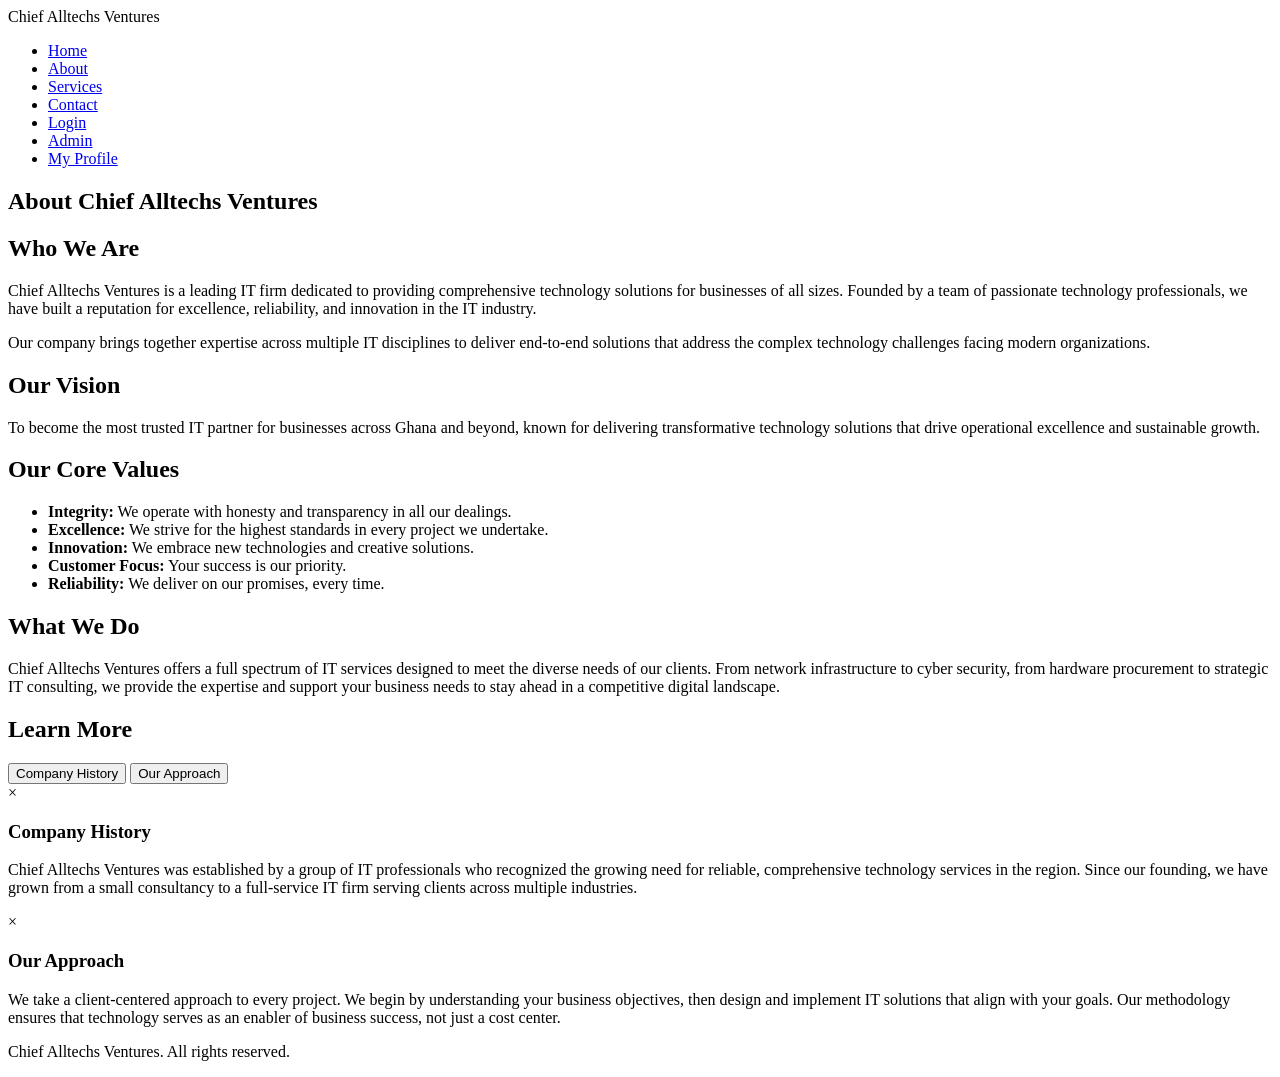
==== about.html @ 0bcfc5f3 "Add files via upload" ====
<!DOCTYPE html>
<html lang="en">
<head>
    <meta charset="UTF-8">
    <meta name="viewport" content="width=device-width, initial-scale=1.0">
    <title>About Us - Chief Alltechs Ventures</title>
    <link rel="stylesheet" href="css/styles.css">
</head>
<body>
    <nav class="navbar">
        <div class="nav-brand">Chief Alltechs Ventures</div>
        <ul class="nav-links">
            <li><a href="index.html">Home</a></li>
            <li><a href="about.html" class="active">About</a></li>
            <li><a href="services.html">Services</a></li>
            <li><a href="contact.html">Contact</a></li>
            <li><a href="login.html">Login</a></li>
            <li><a href="admin-dashboard.html">Admin</a></li>
            <li><a href="member-dashboard.html">My Profile</a></li>
        </ul>
        <div class="hamburger" onclick="toggleMenu()">
            <span></span>
            <span></span>
            <span></span>
        </div>
    </nav>

    <section class="page-header">
        <h1>About Chief Alltechs Ventures</h1>
    </section>

    <section class="about-content">
        <div class="about-section">
            <h2>Who We Are</h2>
            <p>Chief Alltechs Ventures is a leading IT firm dedicated to providing comprehensive technology solutions for businesses of all sizes. Founded by a team of passionate technology professionals, we have built a reputation for excellence, reliability, and innovation in the IT industry.</p>
            <p>Our company brings together expertise across multiple IT disciplines to deliver end-to-end solutions that address the complex technology challenges facing modern organizations.</p>
        </div>

        <div class="about-section">
            <h2>Our Vision</h2>
            <p>To become the most trusted IT partner for businesses across Ghana and beyond, known for delivering transformative technology solutions that drive operational excellence and sustainable growth.</p>
        </div>

        <div class="about-section">
            <h2>Our Core Values</h2>
            <ul>
                <li><strong>Integrity:</strong> We operate with honesty and transparency in all our dealings.</li>
                <li><strong>Excellence:</strong> We strive for the highest standards in every project we undertake.</li>
                <li><strong>Innovation:</strong> We embrace new technologies and creative solutions.</li>
                <li><strong>Customer Focus:</strong> Your success is our priority.</li>
                <li><strong>Reliability:</strong> We deliver on our promises, every time.</li>
            </ul>
        </div>

        <div class="about-section">
            <h2>What We Do</h2>
            <p>Chief Alltechs Ventures offers a full spectrum of IT services designed to meet the diverse needs of our clients. From network infrastructure to cyber security, from hardware procurement to strategic IT consulting, we provide the expertise and support your business needs to stay ahead in a competitive digital landscape.</p>
        </div>
    </section>

    <!-- Pop-up on About Page -->
    <section class="popup-section">
        <h2>Learn More</h2>
        <button class="btn" onclick="showPopup('popupAbout1')">Company History</button>
        <button class="btn" onclick="showPopup('popupAbout2')">Our Approach</button>
    </section>

    <div id="popupAbout1" class="modal">
        <div class="modal-content">
            <span class="close" onclick="closePopup('popupAbout1')">&times;</span>
            <h3>Company History</h3>
            <p>Chief Alltechs Ventures was established by a group of IT professionals who recognized the growing need for reliable, comprehensive technology services in the region. Since our founding, we have grown from a small consultancy to a full-service IT firm serving clients across multiple industries.</p>
        </div>
    </div>

    <div id="popupAbout2" class="modal">
        <div class="modal-content">
            <span class="close" onclick="closePopup('popupAbout2')">&times;</span>
            <h3>Our Approach</h3>
            <p>We take a client-centered approach to every project. We begin by understanding your business objectives, then design and implement IT solutions that align with your goals. Our methodology ensures that technology serves as an enabler of business success, not just a cost center.</p>
        </div>
    </div>

    <footer>
        <p>Chief Alltechs Ventures. All rights reserved.</p>
    </footer>

    <script src="js/scripts.js"></script>
    <script>
        loadAboutInfo();
    </script>
</body>
</html>
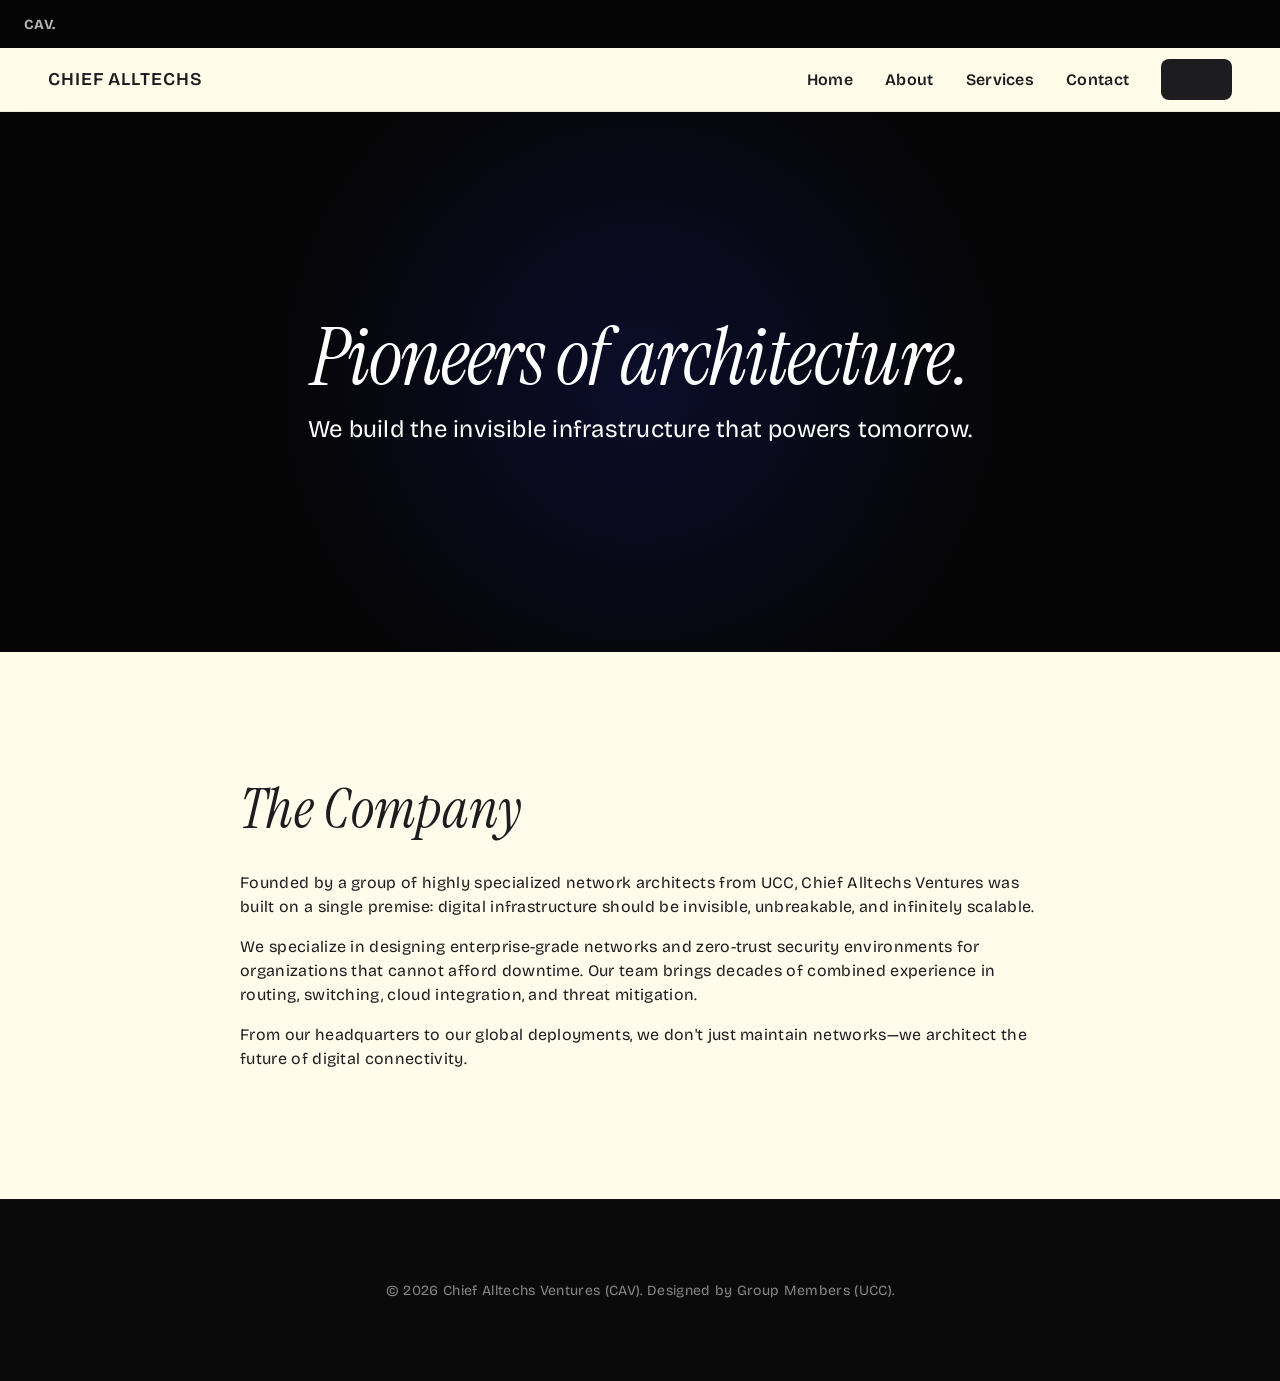
==== commit e057cbff: "Decided on a merge between apple design system and arc by atlassian" ====
--- a/about.html
+++ b/about.html
@@ -1,93 +1,54 @@
 <!DOCTYPE html>
 <html lang="en">
+
 <head>
     <meta charset="UTF-8">
     <meta name="viewport" content="width=device-width, initial-scale=1.0">
-    <title>About Us - Chief Alltechs Ventures</title>
+    <title>CAV - About Us</title>
     <link rel="stylesheet" href="css/styles.css">
 </head>
+
 <body>
-    <nav class="navbar">
-        <div class="nav-brand">Chief Alltechs Ventures</div>
-        <ul class="nav-links">
-            <li><a href="index.html">Home</a></li>
-            <li><a href="about.html" class="active">About</a></li>
-            <li><a href="services.html">Services</a></li>
-            <li><a href="contact.html">Contact</a></li>
-            <li><a href="login.html">Login</a></li>
-            <li><a href="admin-dashboard.html">Admin</a></li>
-            <li><a href="member-dashboard.html">My Profile</a></li>
-        </ul>
-        <div class="hamburger" onclick="toggleMenu()">
-            <span></span>
-            <span></span>
-            <span></span>
+    <nav class="global-nav">
+        <a href="index.html" style="color: white; font-weight: 700;">CAV.</a>
+        <div class="nav-links"></div>
+    </nav>
+    <div class="sub-nav-frosted">
+        <span class="tagline">Chief Alltechs</span>
+        <div class="sub-nav-links">
+            <a href="index.html">Home</a>
+            <a href="about.html">About</a>
+            <a href="services.html">Services</a>
+            <a href="contact.html">Contact</a>
+            <a href="database.html" class="button-utility">Login</a>
         </div>
-    </nav>
+    </div>
 
-    <section class="page-header">
-        <h1>About Chief Alltechs Ventures</h1>
-    </section>
-
-    <section class="about-content">
-        <div class="about-section">
-            <h2>Who We Are</h2>
-            <p>Chief Alltechs Ventures is a leading IT firm dedicated to providing comprehensive technology solutions for businesses of all sizes. Founded by a team of passionate technology professionals, we have built a reputation for excellence, reliability, and innovation in the IT industry.</p>
-            <p>Our company brings together expertise across multiple IT disciplines to deliver end-to-end solutions that address the complex technology challenges facing modern organizations.</p>
-        </div>
-
-        <div class="about-section">
-            <h2>Our Vision</h2>
-            <p>To become the most trusted IT partner for businesses across Ghana and beyond, known for delivering transformative technology solutions that drive operational excellence and sustainable growth.</p>
-        </div>
-
-        <div class="about-section">
-            <h2>Our Core Values</h2>
-            <ul>
-                <li><strong>Integrity:</strong> We operate with honesty and transparency in all our dealings.</li>
-                <li><strong>Excellence:</strong> We strive for the highest standards in every project we undertake.</li>
-                <li><strong>Innovation:</strong> We embrace new technologies and creative solutions.</li>
-                <li><strong>Customer Focus:</strong> Your success is our priority.</li>
-                <li><strong>Reliability:</strong> We deliver on our promises, every time.</li>
-            </ul>
-        </div>
-
-        <div class="about-section">
-            <h2>What We Do</h2>
-            <p>Chief Alltechs Ventures offers a full spectrum of IT services designed to meet the diverse needs of our clients. From network infrastructure to cyber security, from hardware procurement to strategic IT consulting, we provide the expertise and support your business needs to stay ahead in a competitive digital landscape.</p>
+    <section class="product-tile product-tile-dark" style="min-height: 60vh; justify-content: center;">
+        <div class="tile-content text-center" style="z-index: 2; position: relative;">
+            <h1 class="hero-display">Pioneers of architecture.</h1>
+            <p class="lead mt-4">We build the invisible infrastructure that powers tomorrow.</p>
         </div>
     </section>
 
-    <!-- Pop-up on About Page -->
-    <section class="popup-section">
-        <h2>Learn More</h2>
-        <button class="btn" onclick="showPopup('popupAbout1')">Company History</button>
-        <button class="btn" onclick="showPopup('popupAbout2')">Our Approach</button>
+    <section class="product-tile product-tile-parchment">
+        <div class="tile-content text-left" style="max-width: 800px; padding: var(--spacing-xl) 0;">
+            <h2 class="display-lg mb-8">The Company</h2>
+            <p class=" mb-4">Founded by a group of highly specialized network architects from UCC, Chief Alltechs
+                Ventures was built on a single premise: digital infrastructure should be invisible, unbreakable, and
+                infinitely scalable.</p>
+            <p class="mb-4">We specialize in designing enterprise-grade networks and zero-trust security environments
+                for organizations that cannot afford downtime. Our team brings decades of combined experience in
+                routing, switching, cloud integration, and threat mitigation.</p>
+            <p>From our headquarters to our global deployments, we don't just maintain networks—we architect the future
+                of digital connectivity.</p>
+        </div>
     </section>
 
-    <div id="popupAbout1" class="modal">
-        <div class="modal-content">
-            <span class="close" onclick="closePopup('popupAbout1')">&times;</span>
-            <h3>Company History</h3>
-            <p>Chief Alltechs Ventures was established by a group of IT professionals who recognized the growing need for reliable, comprehensive technology services in the region. Since our founding, we have grown from a small consultancy to a full-service IT firm serving clients across multiple industries.</p>
-        </div>
-    </div>
+    <footer class="footer">
+        <p>&copy; 2026 Chief Alltechs Ventures (CAV). Designed by Group Members (UCC).</p>
+    </footer>
+    <script src="js/scripts.js"></script>
+</body>
 
-    <div id="popupAbout2" class="modal">
-        <div class="modal-content">
-            <span class="close" onclick="closePopup('popupAbout2')">&times;</span>
-            <h3>Our Approach</h3>
-            <p>We take a client-centered approach to every project. We begin by understanding your business objectives, then design and implement IT solutions that align with your goals. Our methodology ensures that technology serves as an enabler of business success, not just a cost center.</p>
-        </div>
-    </div>
-
-    <footer>
-        <p>Chief Alltechs Ventures. All rights reserved.</p>
-    </footer>
-
-    <script src="js/scripts.js"></script>
-    <script>
-        loadAboutInfo();
-    </script>
-</body>
 </html>
--- a/css/styles.css
+++ b/css/styles.css
@@ -0,0 +1,809 @@
+/* Chief Alltechs Ventures - "Dark Editorial Tech" Bridge System */
+
+@import url('https://fonts.googleapis.com/css2?family=Bricolage+Grotesque:opsz,wght@12..96,400;12..96,600;12..96,700&family=Instrument+Serif:ital@0;1&display=swap');
+
+:root {
+    /* Arc Core Palette */
+    --primary: #3139fb;
+    /* Arc's Electric Blue */
+    --primary-focus: #1c23d1;
+    --surface-cream: #fffcec;
+    /* Arc's Warm Cream */
+    --accent-yellow: #fffadd;
+    /* Arc's Pale Yellow */
+
+    /* Ethereal/Void Core Palette */
+    --void-black: #050505;
+    /* Ethereal OLED Black */
+    --void-surface: #0a0a0a;
+    /* Vantablack */
+    --void-tile: #111111;
+
+    /* Typography Colors */
+    --ink-dark: #1d1d1f;
+    /* Deep ink for light surfaces */
+    --ink-light: #ffffff;
+    /* Pure white for dark surfaces */
+    --ink-muted: #888888;
+
+    /* Structural Elements */
+    --divider-dark: rgba(255, 255, 255, 0.1);
+    --divider-light: rgba(0, 0, 0, 0.08);
+    --frosted-cream: rgba(255, 252, 236, 0.85);
+
+    /* Spacing & Radii (Arc System) */
+    --spacing-xs: 8px;
+    --spacing-sm: 16px;
+    --spacing-md: 24px;
+    --spacing-lg: 32px;
+    --spacing-xl: 48px;
+    --spacing-section: 80px;
+
+    --radius-sm: 4px;
+    --radius-md: 8px;
+    --radius-lg: 12px;
+    --radius-xl: 22px;
+    --radius-pill: 9999px;
+
+    /* Shadows */
+    --shadow-soft: rgba(0, 0, 0, 0.1) 0px 5px 15px 0px;
+    --shadow-elevated: rgba(0, 0, 0, 0.25) 0px 8px 24px 0px;
+}
+
+/* =========================================
+   RESET & TYPOGRAPHY
+   ========================================= */
+* {
+    margin: 0;
+    padding: 0;
+    box-sizing: border-box;
+    -webkit-font-smoothing: antialiased;
+    -moz-osx-font-smoothing: grayscale;
+}
+
+body {
+    background-color: var(--surface-cream);
+    color: var(--ink-dark);
+    font-family: 'Bricolage Grotesque', system-ui, sans-serif;
+    font-size: 16px;
+    font-weight: 400;
+    line-height: 1.5;
+    letter-spacing: 0.02em;
+}
+
+/* Headings (Instrument Serif Italic) */
+h1,
+h2,
+h3,
+h4,
+.hero-display,
+.display-lg,
+.display-md {
+    font-family: 'Instrument Serif', serif;
+    font-style: italic;
+    font-weight: 400;
+    color: var(--ink-dark);
+    margin: 0;
+}
+
+/* Dark tile text overrides */
+.dark-tile {
+    color: var(--ink-light);
+}
+
+.dark-tile h1,
+.dark-tile h2,
+.dark-tile h3,
+.dark-tile h4,
+.product-tile-dark h1,
+.product-tile-dark h2,
+.product-tile-dark h3,
+.product-tile-dark p {
+    color: var(--ink-light);
+}
+
+.hero-display {
+    font-size: 80px;
+    line-height: 1.0;
+    letter-spacing: -0.02em;
+}
+
+.display-lg {
+    font-size: 56px;
+    line-height: 1.05;
+}
+
+.display-md {
+    font-size: 40px;
+    line-height: 1.1;
+}
+
+.lead {
+    font-family: 'Bricolage Grotesque', sans-serif;
+    font-size: 24px;
+    font-weight: 400;
+    line-height: 1.4;
+    letter-spacing: 0.01em;
+}
+
+.tagline {
+    font-family: 'Bricolage Grotesque', sans-serif;
+    font-size: 18px;
+    font-weight: 600;
+    text-transform: uppercase;
+    letter-spacing: 0.05em;
+    color: var(--primary);
+}
+
+.body-strong {
+    font-family: 'Instrument Serif', serif;
+    font-weight: 400;
+    font-size: 18px;
+}
+
+.caption {
+    font-family: 'Bricolage Grotesque', sans-serif;
+    font-size: 14px;
+    color: var(--ink-muted);
+}
+
+/* =========================================
+   COMPONENTS (THE BRIDGE)
+   ========================================= */
+
+/* Global Nav (Apple Structure, Arc Spacing) */
+.global-nav {
+    background-color: var(--void-black);
+    color: var(--ink-light);
+    height: 48px;
+    display: flex;
+    align-items: center;
+    justify-content: space-between;
+    padding: 0 var(--spacing-md);
+    font-size: 14px;
+    font-weight: 600;
+    position: sticky;
+    top: 0;
+    z-index: 100;
+}
+
+.global-nav a {
+    color: var(--ink-light);
+    text-decoration: none;
+    opacity: 0.7;
+    transition: opacity 0.15s ease-out;
+}
+
+.global-nav a:hover {
+    opacity: 1;
+}
+
+/* Sub-Nav (Frosted Cream Glass) */
+.sub-nav-frosted {
+    background-color: var(--frosted-cream);
+    backdrop-filter: saturate(180%) blur(16px);
+    -webkit-backdrop-filter: saturate(180%) blur(16px);
+    height: 64px;
+    display: flex;
+    align-items: center;
+    justify-content: space-between;
+    padding: 0 var(--spacing-xl);
+    position: sticky;
+    top: 48px;
+    z-index: 90;
+    border-bottom: 1px solid var(--divider-light);
+}
+
+.sub-nav-frosted .tagline {
+    margin: 0;
+    color: var(--ink-dark);
+}
+
+.sub-nav-links {
+    display: flex;
+    gap: var(--spacing-lg);
+    align-items: center;
+}
+
+.sub-nav-links a {
+    color: var(--ink-dark);
+    text-decoration: none;
+    font-weight: 600;
+}
+
+/* Buttons (Arc's Primary Blue, Snappy Motion) */
+.button-primary {
+    display: inline-flex;
+    align-items: center;
+    justify-content: center;
+    background-color: var(--primary);
+    color: #ffffff;
+    font-family: 'Bricolage Grotesque', sans-serif;
+    font-size: 16px;
+    font-weight: 600;
+    border-radius: var(--radius-pill);
+    padding: 12px 24px;
+    text-decoration: none;
+    border: none;
+    cursor: pointer;
+    transition: transform 0.15s ease-out, background-color 0.15s ease-out, box-shadow 0.15s ease-out;
+}
+
+.button-primary:hover {
+    background-color: var(--primary-focus);
+    box-shadow: 0 4px 12px rgba(49, 57, 251, 0.3);
+}
+
+.button-primary:active {
+    transform: scale(0.96);
+}
+
+.button-secondary-pill {
+    display: inline-flex;
+    align-items: center;
+    justify-content: center;
+    background-color: transparent;
+    color: var(--primary);
+    font-family: 'Bricolage Grotesque', sans-serif;
+    font-size: 16px;
+    font-weight: 600;
+    border: 1px solid var(--primary);
+    border-radius: var(--radius-pill);
+    padding: 12px 24px;
+    text-decoration: none;
+    cursor: pointer;
+    transition: transform 0.15s ease-out;
+}
+
+.button-secondary-pill:hover {
+    background-color: rgba(49, 57, 251, 0.05);
+}
+
+.button-secondary-pill:active {
+    transform: scale(0.96);
+}
+
+.button-utility {
+    background-color: var(--ink-dark);
+    color: #ffffff;
+    font-family: 'Bricolage Grotesque', sans-serif;
+    font-size: 14px;
+    font-weight: 600;
+    border-radius: var(--radius-md);
+    padding: 10px 16px;
+    text-decoration: none;
+    border: none;
+    cursor: pointer;
+    transition: transform 0.15s ease-out;
+}
+
+.button-utility:active {
+    transform: scale(0.96);
+}
+
+/* Text Links */
+.text-link {
+    color: var(--primary);
+    text-decoration: none;
+    font-weight: 600;
+    position: relative;
+}
+
+.text-link::after {
+    content: '';
+    position: absolute;
+    bottom: -2px;
+    left: 0;
+    right: 0;
+    height: 2px;
+    background-color: var(--primary);
+    transform: scaleX(0);
+    transform-origin: left;
+    transition: transform 0.15s ease-out;
+}
+
+.text-link:hover::after {
+    transform: scaleX(1);
+}
+
+/* =========================================
+   TILES & LAYOUT (Apple Structure + Ethereal Vibe)
+   ========================================= */
+
+.product-tile {
+    width: 100%;
+    padding: var(--spacing-section) var(--spacing-md);
+    display: flex;
+    flex-direction: column;
+    align-items: center;
+    text-align: center;
+    overflow: hidden;
+    position: relative;
+    border-radius: 0;
+}
+
+/* Dark Tile (Ethereal Void) */
+.product-tile-dark {
+    background-color: var(--void-black);
+    color: var(--ink-light);
+    position: relative;
+}
+
+.product-tile-dark::before {
+    content: '';
+    position: absolute;
+    top: 50%;
+    left: 50%;
+    width: 60vw;
+    height: 60vw;
+    background: radial-gradient(circle, rgba(49, 57, 251, 0.15) 0%, rgba(0, 0, 0, 0) 70%);
+    transform: translate(-50%, -50%);
+    z-index: 0;
+    pointer-events: none;
+}
+
+/* Cream Tile (Arc Warmth) */
+.product-tile-parchment {
+    background-color: var(--surface-cream);
+    color: var(--ink-dark);
+}
+
+/* Light Tile (Pure White) */
+.product-tile-light {
+    background-color: #ffffff;
+    color: var(--ink-dark);
+}
+
+.tile-content {
+    max-width: 1000px;
+    margin: 0 auto;
+    z-index: 2;
+    position: relative;
+}
+
+.tile-actions {
+    display: flex;
+    gap: var(--spacing-md);
+    justify-content: center;
+    margin-top: var(--spacing-lg);
+}
+
+/* Store Utility Grid (Arc Density) */
+.store-grid {
+    display: grid;
+    grid-template-columns: repeat(auto-fit, minmax(280px, 1fr));
+    gap: var(--spacing-md);
+    max-width: 1200px;
+    margin: var(--spacing-xl) auto;
+    width: 100%;
+}
+
+.store-utility-card {
+    background-color: #ffffff;
+    border: 1px solid var(--divider-light);
+    border-radius: var(--radius-xl);
+    padding: var(--spacing-md);
+    display: flex;
+    flex-direction: column;
+    text-align: left;
+    box-shadow: var(--shadow-soft);
+    transition: transform 0.2s ease-out, box-shadow 0.2s ease-out;
+}
+
+.store-utility-card:hover {
+    transform: translateY(-4px);
+    box-shadow: var(--shadow-elevated);
+}
+
+.store-utility-card img {
+    width: 100%;
+    aspect-ratio: 1/1;
+    object-fit: cover;
+    border-radius: var(--radius-lg);
+    margin-bottom: var(--spacing-sm);
+    background-color: var(--surface-cream);
+}
+
+.store-utility-card h3 {
+    margin-bottom: 4px;
+}
+
+.store-utility-card p {
+    margin-bottom: var(--spacing-md);
+    flex-grow: 1;
+}
+
+/* =========================================
+   FORMS, INPUTS & MODALS
+   ========================================= */
+
+.search-input,
+.form-input {
+    background-color: #ffffff;
+    color: var(--ink-dark);
+    font-family: 'Bricolage Grotesque', sans-serif;
+    font-size: 16px;
+    border: 1px solid var(--divider-light);
+    border-radius: var(--radius-md);
+    padding: 12px 16px;
+    width: 100%;
+    outline: none;
+    transition: border-color 0.15s ease-out, box-shadow 0.15s ease-out;
+}
+
+.search-input:focus,
+.form-input:focus {
+    border-color: var(--primary);
+    box-shadow: 0 0 0 3px rgba(49, 57, 251, 0.15);
+}
+
+textarea.form-input {
+    min-height: 120px;
+    resize: vertical;
+}
+
+.form-group {
+    margin-bottom: var(--spacing-md);
+    text-align: left;
+}
+
+.form-group label {
+    display: block;
+    margin-bottom: 8px;
+    font-weight: 600;
+    font-size: 14px;
+}
+
+/* Modals (Arc Motion) */
+.modal-overlay {
+    position: fixed;
+    top: 0;
+    left: 0;
+    right: 0;
+    bottom: 0;
+    background: rgba(0, 0, 0, 0.3);
+    backdrop-filter: blur(8px);
+    display: flex;
+    align-items: center;
+    justify-content: center;
+    opacity: 0;
+    pointer-events: none;
+    transition: opacity 0.15s ease-out;
+    z-index: 1000;
+}
+
+.modal-overlay.active {
+    opacity: 1;
+    pointer-events: auto;
+}
+
+.modal-card {
+    background: var(--surface-cream);
+    border-radius: var(--radius-xl);
+    padding: var(--spacing-xl);
+    max-width: 500px;
+    width: 90%;
+    transform: scale(0.98) translateY(10px);
+    transition: transform 0.15s ease-out;
+    position: relative;
+    box-shadow: var(--shadow-elevated);
+    text-align: center;
+    border: 1px solid var(--divider-light);
+}
+
+.modal-overlay.active .modal-card {
+    transform: scale(1) translateY(0);
+}
+
+.modal-close {
+    position: absolute;
+    top: 16px;
+    right: 16px;
+    background: transparent;
+    border: none;
+    width: 32px;
+    height: 32px;
+    border-radius: var(--radius-pill);
+    display: flex;
+    align-items: center;
+    justify-content: center;
+    cursor: pointer;
+    font-size: 24px;
+    color: var(--ink-muted);
+    transition: background-color 0.15s ease-out;
+}
+
+.modal-close:hover {
+    background-color: rgba(0, 0, 0, 0.05);
+}
+
+/* =========================================
+   MISCELLANEOUS
+   ========================================= */
+
+/* Footer */
+.footer {
+    background-color: var(--void-surface);
+    color: var(--ink-muted);
+    padding: var(--spacing-section) var(--spacing-md);
+    font-size: 14px;
+    text-align: center;
+    border-top: 1px solid var(--void-tile);
+}
+
+.footer a {
+    color: var(--ink-muted);
+    text-decoration: none;
+    transition: color 0.15s ease-out;
+}
+
+.footer a:hover {
+    color: #ffffff;
+}
+
+/* Marquee (Arc Dense Integration) */
+.marquee-container {
+    width: 100%;
+    background-color: var(--primary);
+    color: #ffffff;
+    padding: 12px 0;
+    overflow: hidden;
+    white-space: nowrap;
+}
+
+.marquee-content {
+    display: inline-flex;
+    gap: 40px;
+    animation: marquee 25s linear infinite;
+    font-size: 16px;
+    font-family: 'Bricolage Grotesque', sans-serif;
+    font-weight: 600;
+    text-transform: uppercase;
+    letter-spacing: 0.05em;
+}
+
+.marquee-item {
+    display: flex;
+    align-items: center;
+    gap: 12px;
+}
+
+.marquee-item svg {
+    width: 12px;
+    height: 12px;
+    fill: #ffffff;
+}
+
+@keyframes marquee {
+    0% {
+        transform: translateX(0);
+    }
+
+    100% {
+        transform: translateX(-50%);
+    }
+}
+
+/* Hero Slideshow specific */
+.hero-slideshow {
+    position: absolute;
+    top: 0;
+    left: 0;
+    width: 100%;
+    height: 100%;
+    z-index: 0;
+}
+
+.hero-slideshow img {
+    position: absolute;
+    top: 0;
+    left: 0;
+    width: 100%;
+    height: 100%;
+    object-fit: cover;
+    opacity: 0;
+    transition: opacity 1.5s ease;
+}
+
+.hero-slideshow img.active {
+    opacity: 0.3;
+    /* Highly dimmed to let white serif text read over it */
+}
+
+.hero-tile-content {
+    position: relative;
+    z-index: 2;
+    padding-top: 140px;
+    padding-bottom: 140px;
+}
+
+/* Responsive */
+@media (max-width: 640px) {
+    .hero-display {
+        font-size: 56px;
+    }
+
+    .display-lg {
+        font-size: 40px;
+    }
+
+    .lead {
+        font-size: 20px;
+    }
+
+    .product-tile {
+        padding: var(--spacing-xl) var(--spacing-md);
+    }
+
+    .sub-nav-links {
+        display: none;
+    }
+}
+
+/* Utilities */
+.text-center {
+    text-align: center;
+}
+
+.text-left {
+    text-align: left;
+}
+
+.mt-2 {
+    margin-top: var(--spacing-xs);
+}
+
+.mt-4 {
+    margin-top: var(--spacing-sm);
+}
+
+.mt-8 {
+    margin-top: var(--spacing-lg);
+}
+
+.mb-2 {
+    margin-bottom: var(--spacing-xs);
+}
+
+.mb-4 {
+    margin-bottom: var(--spacing-sm);
+}
+
+.mb-8 {
+    margin-bottom: var(--spacing-lg);
+}
+
+.flex {
+    display: flex;
+}
+
+.gap-4 {
+    gap: var(--spacing-sm);
+}
+
+.justify-center {
+    justify-content: center;
+}
+
+/* Table styling for Database */
+.table-container {
+    width: 100%;
+    overflow-x: auto;
+    margin-top: var(--spacing-lg);
+    border-radius: var(--radius-lg);
+    border: 1px solid var(--divider-light);
+}
+
+.data-table {
+    width: 100%;
+    border-collapse: collapse;
+    background: #ffffff;
+}
+
+.data-table th,
+.data-table td {
+    padding: 16px;
+    text-align: left;
+    border-bottom: 1px solid var(--divider-light);
+}
+
+.data-table th {
+    background-color: var(--surface-cream);
+    font-weight: 600;
+    font-family: 'Bricolage Grotesque', sans-serif;
+}
+
+.data-table tr:last-child td {
+    border-bottom: none;
+}
+
+/* =========================================
+   CONTACT FORM ENHANCEMENTS
+   ========================================= */
+
+/* Inline error messages */
+.form-error {
+    display: block;
+    color: #e53935;
+    font-size: 13px;
+    font-family: 'Bricolage Grotesque', sans-serif;
+    font-weight: 600;
+    margin-top: 6px;
+    min-height: 0;
+    transition: all 0.15s ease-out;
+}
+
+.form-input.input-error {
+    border-color: #e53935;
+    box-shadow: 0 0 0 3px rgba(229, 57, 53, 0.12);
+}
+
+/* Success banner */
+.contact-success {
+    display: flex;
+    align-items: center;
+    gap: var(--spacing-sm);
+    background-color: #e8f5e9;
+    border: 1px solid #66bb6a;
+    border-radius: var(--radius-lg);
+    padding: var(--spacing-sm) var(--spacing-md);
+    margin-bottom: var(--spacing-md);
+    text-align: left;
+    color: #2e7d32;
+    animation: slideDown 0.3s ease-out;
+}
+
+.contact-success svg {
+    flex-shrink: 0;
+    color: #2e7d32;
+}
+
+.contact-success .body-strong {
+    color: #2e7d32;
+    font-size: 16px;
+}
+
+.contact-success .caption {
+    color: #388e3c;
+}
+
+@keyframes slideDown {
+    from {
+        opacity: 0;
+        transform: translateY(-8px);
+    }
+    to {
+        opacity: 1;
+        transform: translateY(0);
+    }
+}
+
+/* Submission history cards */
+.submission-card {
+    background: #ffffff;
+    border: 1px solid var(--divider-light);
+    border-radius: var(--radius-lg);
+    padding: var(--spacing-sm) var(--spacing-md);
+    margin-bottom: var(--spacing-xs);
+    text-align: left;
+    transition: transform 0.15s ease-out;
+}
+
+.submission-card:hover {
+    transform: translateY(-2px);
+}
+
+.submission-meta {
+    display: flex;
+    justify-content: space-between;
+    align-items: center;
+    margin-bottom: 8px;
+}
+
+.submission-meta .body-strong {
+    font-size: 16px;
+}
+
+.submission-meta .caption {
+    font-size: 12px;
+}
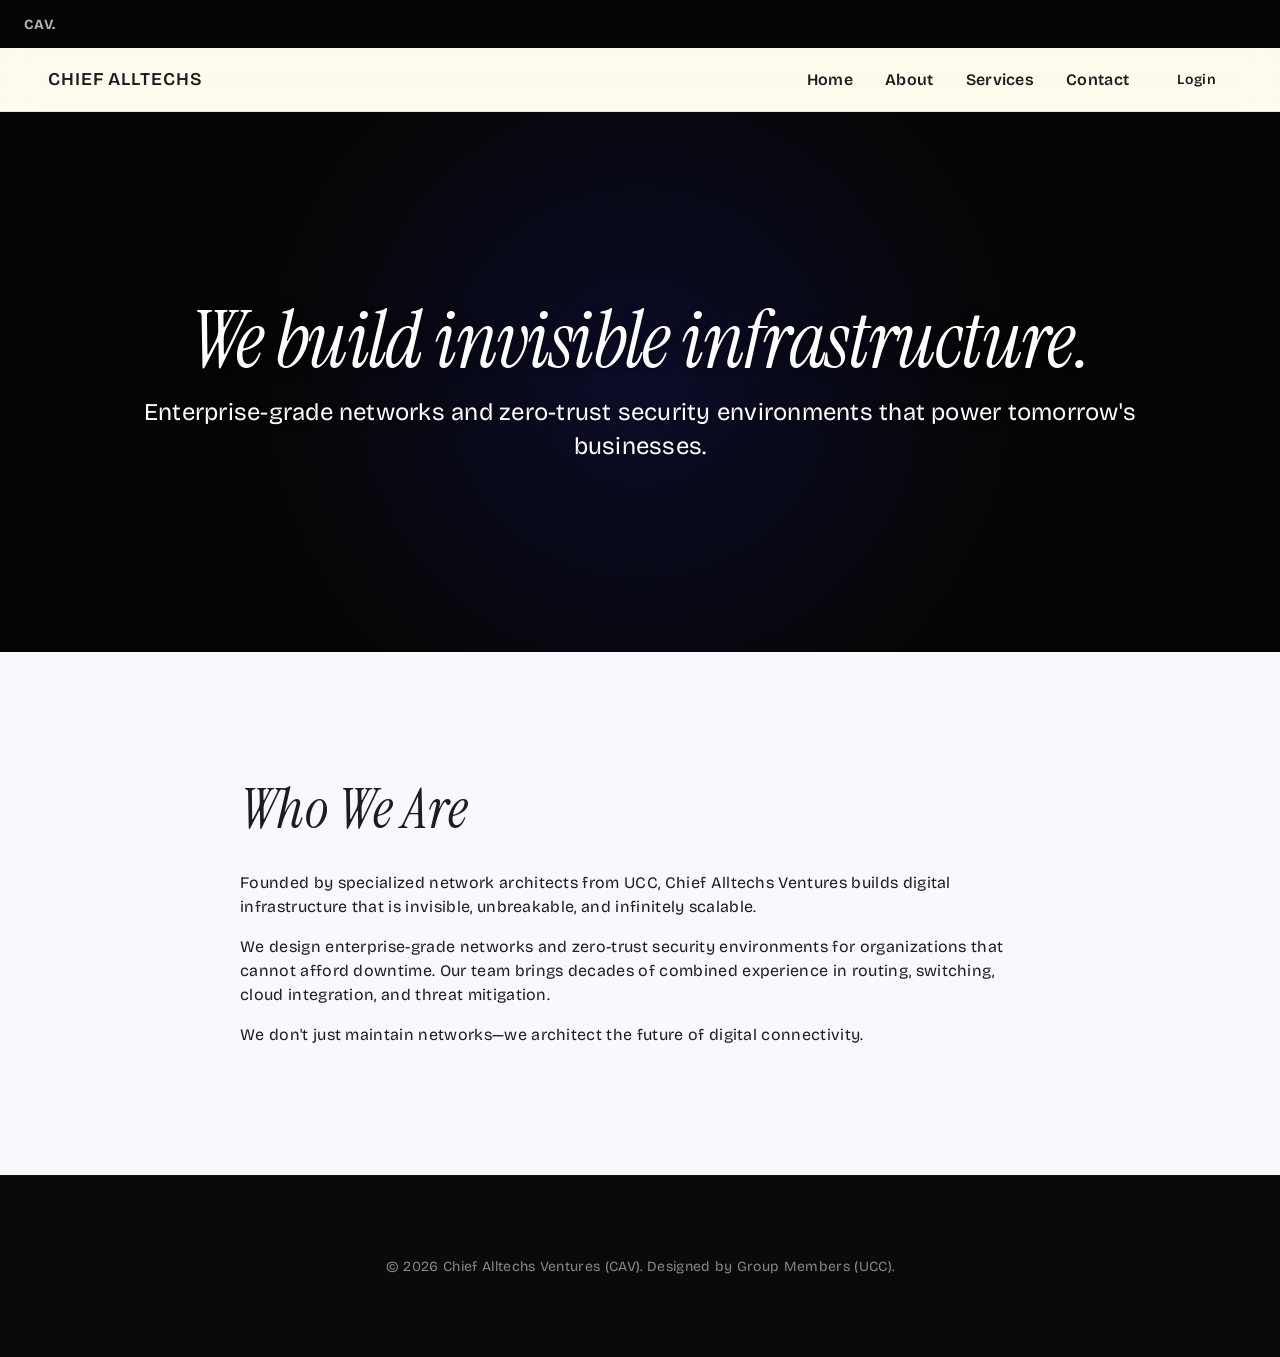
==== commit 14199fad: "Frontend design refinements: high to low impact fixes - Fix marquee animation conflict (removed JS, " ====
--- a/about.html
+++ b/about.html
@@ -20,28 +20,28 @@
             <a href="about.html">About</a>
             <a href="services.html">Services</a>
             <a href="contact.html">Contact</a>
-            <a href="database.html" class="button-utility">Login</a>
+            <a href="database.html" class="button-nav">Login</a>
         </div>
+        <button class="hamburger" aria-label="Toggle navigation" aria-expanded="false" aria-controls="sub-nav-links">
+            <span class="hamburger-line"></span>
+            <span class="hamburger-line"></span>
+            <span class="hamburger-line"></span>
+        </button>
     </div>
 
     <section class="product-tile product-tile-dark" style="min-height: 60vh; justify-content: center;">
         <div class="tile-content text-center" style="z-index: 2; position: relative;">
-            <h1 class="hero-display">Pioneers of architecture.</h1>
-            <p class="lead mt-4">We build the invisible infrastructure that powers tomorrow.</p>
+            <h1 class="hero-display">We build invisible infrastructure.</h1>
+            <p class="lead mt-4">Enterprise-grade networks and zero-trust security environments that power tomorrow's businesses.</p>
         </div>
     </section>
 
     <section class="product-tile product-tile-parchment">
         <div class="tile-content text-left" style="max-width: 800px; padding: var(--spacing-xl) 0;">
-            <h2 class="display-lg mb-8">The Company</h2>
-            <p class=" mb-4">Founded by a group of highly specialized network architects from UCC, Chief Alltechs
-                Ventures was built on a single premise: digital infrastructure should be invisible, unbreakable, and
-                infinitely scalable.</p>
-            <p class="mb-4">We specialize in designing enterprise-grade networks and zero-trust security environments
-                for organizations that cannot afford downtime. Our team brings decades of combined experience in
-                routing, switching, cloud integration, and threat mitigation.</p>
-            <p>From our headquarters to our global deployments, we don't just maintain networks—we architect the future
-                of digital connectivity.</p>
+            <h2 class="display-lg mb-8">Who We Are</h2>
+            <p class=" mb-4">Founded by specialized network architects from UCC, Chief Alltechs Ventures builds digital infrastructure that is invisible, unbreakable, and infinitely scalable.</p>
+            <p class="mb-4">We design enterprise-grade networks and zero-trust security environments for organizations that cannot afford downtime. Our team brings decades of combined experience in routing, switching, cloud integration, and threat mitigation.</p>
+            <p>We don't just maintain networks—we architect the future of digital connectivity.</p>
         </div>
     </section>
 
--- a/css/styles.css
+++ b/css/styles.css
@@ -7,10 +7,8 @@
     --primary: #3139fb;
     /* Arc's Electric Blue */
     --primary-focus: #1c23d1;
-    --surface-cream: #fffcec;
-    /* Arc's Warm Cream */
-    --accent-yellow: #fffadd;
-    /* Arc's Pale Yellow */
+    --surface-cream: #f8f9fc;
+    /* Cooler off-white with blue undertone - avoids AI default */
 
     /* Ethereal/Void Core Palette */
     --void-black: #050505;
@@ -69,6 +67,15 @@
     font-weight: 400;
     line-height: 1.5;
     letter-spacing: 0.02em;
+}
+
+/* Accessibility: Focus states for keyboard navigation */
+button:focus-visible,
+a:focus-visible,
+input:focus-visible,
+textarea:focus-visible {
+    outline: 2px solid var(--primary);
+    outline-offset: 2px;
 }
 
 /* Headings (Instrument Serif Italic) */
@@ -106,6 +113,16 @@
     font-size: 80px;
     line-height: 1.0;
     letter-spacing: -0.02em;
+    text-shadow: 0 2px 8px rgba(0, 0, 0, 0.5);
+}
+
+.lead {
+    font-family: 'Bricolage Grotesque', sans-serif;
+    font-size: 24px;
+    font-weight: 400;
+    line-height: 1.4;
+    letter-spacing: 0.01em;
+    text-shadow: 0 2px 4px rgba(0, 0, 0, 0.3);
 }
 
 .display-lg {
@@ -205,6 +222,44 @@
     align-items: center;
 }
 
+/* Mobile Navigation */
+.hamburger {
+    display: none;
+    background: transparent;
+    border: none;
+    width: 24px;
+    height: 24px;
+    padding: 4px;
+    cursor: pointer;
+    position: relative;
+    z-index: 100;
+    flex-direction: column;
+    justify-content: center;
+    align-items: center;
+    gap: 5px;
+}
+
+.hamburger-line {
+    display: block;
+    width: 20px;
+    height: 2px;
+    background-color: var(--ink-dark);
+    border-radius: var(--radius-pill);
+    transition: transform 0.2s ease-out, opacity 0.2s ease-out;
+}
+
+.hamburger.active .hamburger-line:nth-child(1) {
+    transform: translateY(7px) rotate(45deg);
+}
+
+.hamburger.active .hamburger-line:nth-child(2) {
+    opacity: 0;
+}
+
+.hamburger.active .hamburger-line:nth-child(3) {
+    transform: translateY(-7px) rotate(-45deg);
+}
+
 .sub-nav-links a {
     color: var(--ink-dark);
     text-decoration: none;
@@ -227,6 +282,42 @@
     border: none;
     cursor: pointer;
     transition: transform 0.15s ease-out, background-color 0.15s ease-out, box-shadow 0.15s ease-out;
+    position: relative;
+    overflow: hidden;
+}
+
+.button-primary::after {
+    content: '';
+    position: absolute;
+    top: 0;
+    left: -100%;
+    width: 100%;
+    height: 100%;
+    background: linear-gradient(90deg, transparent, rgba(255,255,255,0.2), transparent);
+    transition: left 0.5s ease-out;
+}
+
+.button-primary:hover::after {
+    left: 100%;
+}
+
+/* Button for navigation context */
+.button-nav {
+    background: transparent;
+    color: var(--ink-dark);
+    font-family: 'Bricolage Grotesque', sans-serif;
+    font-size: 14px;
+    font-weight: 600;
+    border: none;
+    border-radius: var(--radius-pill);
+    padding: 8px 16px;
+    text-decoration: none;
+    cursor: pointer;
+    transition: background-color 0.15s ease-out;
+}
+
+.button-nav:hover {
+    background-color: rgba(49, 57, 251, 0.1);
 }
 
 .button-primary:hover {
@@ -517,6 +608,11 @@
     background-color: rgba(0, 0, 0, 0.05);
 }
 
+.modal-close:focus-visible {
+    outline: 2px solid var(--primary);
+    outline-offset: -2px;
+}
+
 /* =========================================
    MISCELLANEOUS
    ========================================= */
@@ -635,8 +731,41 @@
         padding: var(--spacing-xl) var(--spacing-md);
     }
 
+    .sub-nav-frosted {
+        padding: 0 var(--spacing-md);
+    }
+
     .sub-nav-links {
-        display: none;
+        position: absolute;
+        top: 64px;
+        left: 0;
+        right: 0;
+        background-color: var(--frosted-cream);
+        backdrop-filter: saturate(180%) blur(16px);
+        -webkit-backdrop-filter: saturate(180%) blur(16px);
+        flex-direction: column;
+        padding: var(--spacing-md);
+        gap: var(--spacing-sm);
+        border-bottom: none;
+        opacity: 0;
+        visibility: hidden;
+        transform: translateY(-10px);
+        transition: opacity 0.2s ease-out, visibility 0.2s ease-out, transform 0.2s ease-out;
+        z-index: 85;
+    }
+
+    .sub-nav-links.mobile-open {
+        opacity: 1;
+        visibility: visible;
+        transform: translateY(0);
+    }
+
+    .hamburger {
+        display: flex;
+    }
+
+    .tagline {
+        margin-right: auto;
     }
 }
 
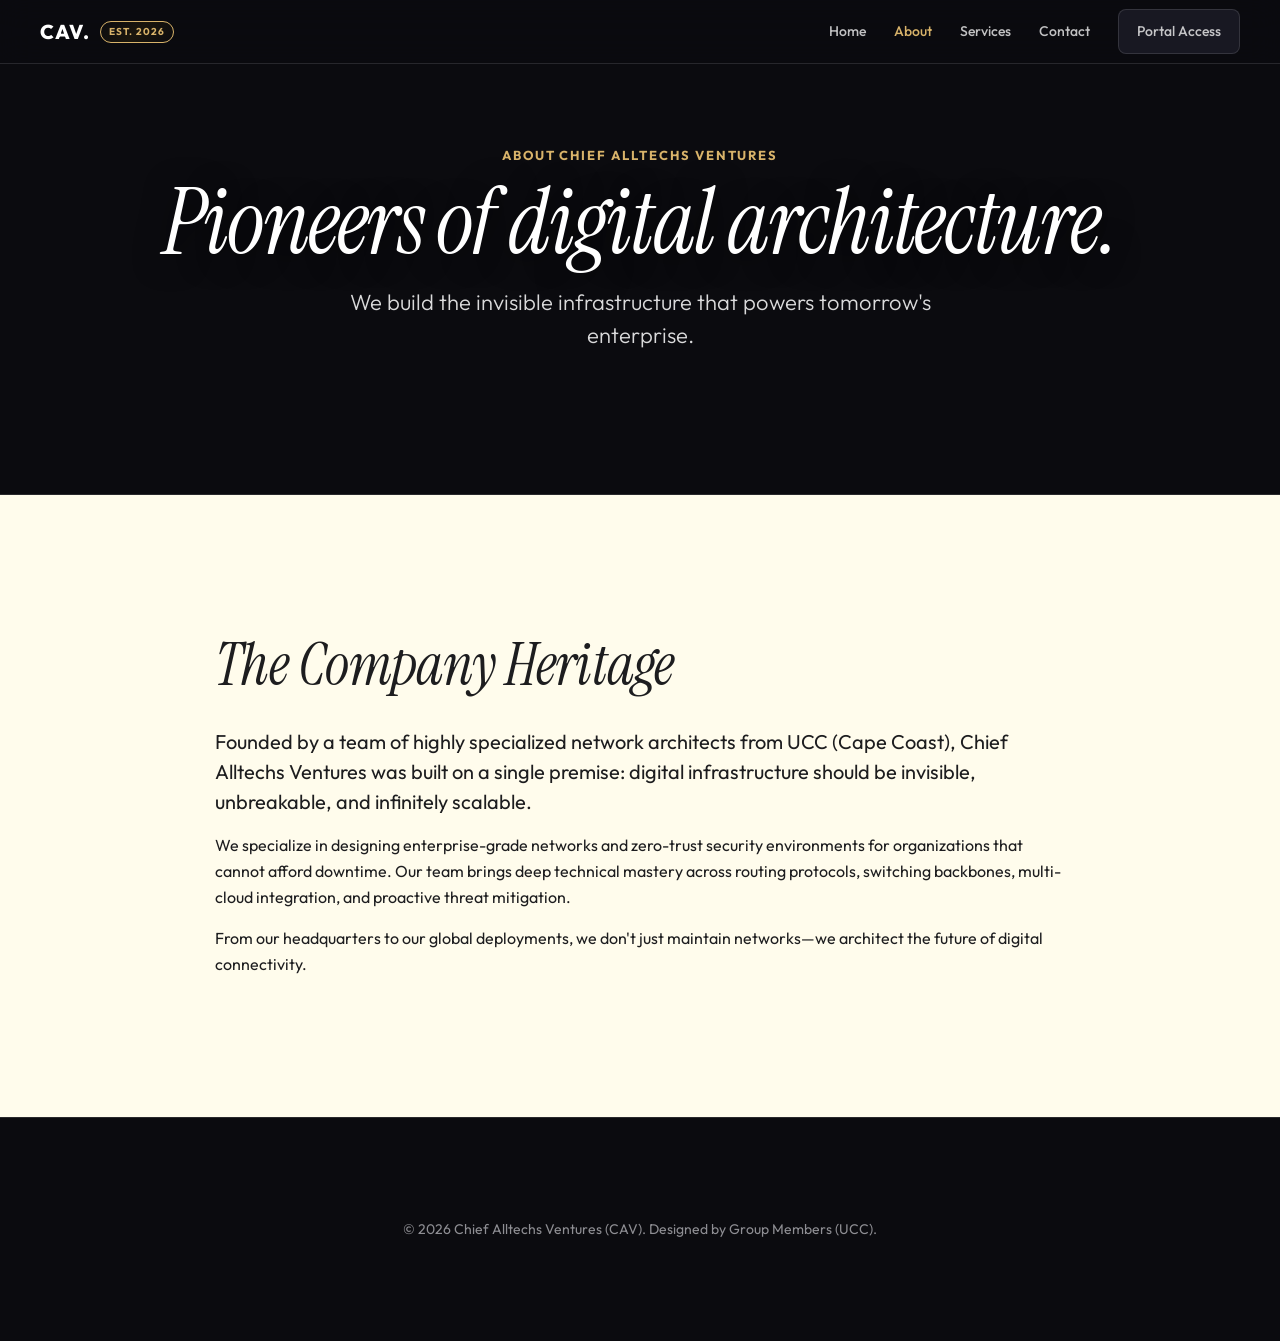
==== commit 77633494: "changes" ====
--- a/about.html
+++ b/about.html
@@ -1,47 +1,40 @@
 <!DOCTYPE html>
 <html lang="en">
-
 <head>
     <meta charset="UTF-8">
     <meta name="viewport" content="width=device-width, initial-scale=1.0">
-    <title>CAV - About Us</title>
+    <title>CAV - About The Company</title>
     <link rel="stylesheet" href="css/styles.css">
 </head>
-
 <body>
     <nav class="global-nav">
-        <a href="index.html" style="color: white; font-weight: 700;">CAV.</a>
-        <div class="nav-links"></div>
-    </nav>
-    <div class="sub-nav-frosted">
-        <span class="tagline">Chief Alltechs</span>
-        <div class="sub-nav-links">
+        <a href="index.html" class="brand-logo">
+            CAV.
+            <span class="brand-badge">EST. 2026</span>
+        </a>
+        <div class="nav-links">
             <a href="index.html">Home</a>
-            <a href="about.html">About</a>
+            <a href="about.html" class="active">About</a>
             <a href="services.html">Services</a>
             <a href="contact.html">Contact</a>
-            <a href="database.html" class="button-nav">Login</a>
+            <a href="database.html" class="button-utility">Portal Access</a>
         </div>
-        <button class="hamburger" aria-label="Toggle navigation" aria-expanded="false" aria-controls="sub-nav-links">
-            <span class="hamburger-line"></span>
-            <span class="hamburger-line"></span>
-            <span class="hamburger-line"></span>
-        </button>
-    </div>
+    </nav>
 
-    <section class="product-tile product-tile-dark" style="min-height: 60vh; justify-content: center;">
-        <div class="tile-content text-center" style="z-index: 2; position: relative;">
-            <h1 class="hero-display">We build invisible infrastructure.</h1>
-            <p class="lead mt-4">Enterprise-grade networks and zero-trust security environments that power tomorrow's businesses.</p>
+    <section class="product-tile product-tile-dark" style="min-height: 55vh; justify-content: center; border-bottom: 1px solid var(--glass-border);">
+        <div class="tile-content text-center">
+            <span class="tagline">ABOUT CHIEF ALLTECHS VENTURES</span>
+            <h1 class="hero-display mt-2">Pioneers of digital architecture.</h1>
+            <p class="lead mt-4" style="margin-left: auto; margin-right: auto;">We build the invisible infrastructure that powers tomorrow's enterprise.</p>
         </div>
     </section>
 
     <section class="product-tile product-tile-parchment">
-        <div class="tile-content text-left" style="max-width: 800px; padding: var(--spacing-xl) 0;">
-            <h2 class="display-lg mb-8">Who We Are</h2>
-            <p class=" mb-4">Founded by specialized network architects from UCC, Chief Alltechs Ventures builds digital infrastructure that is invisible, unbreakable, and infinitely scalable.</p>
-            <p class="mb-4">We design enterprise-grade networks and zero-trust security environments for organizations that cannot afford downtime. Our team brings decades of combined experience in routing, switching, cloud integration, and threat mitigation.</p>
-            <p>We don't just maintain networks—we architect the future of digital connectivity.</p>
+        <div class="tile-content text-left" style="max-width: 850px; padding: var(--spacing-lg) 0;">
+            <h2 class="display-lg mb-8" style="color: var(--ink-dark);">The Company Heritage</h2>
+            <p class="body-strong mb-4" style="font-size: 20px; color: var(--ink-dark); line-height: 1.5;">Founded by a team of highly specialized network architects from UCC (Cape Coast), Chief Alltechs Ventures was built on a single premise: digital infrastructure should be invisible, unbreakable, and infinitely scalable.</p>
+            <p class="mb-4" style="color: var(--ink-dark); font-size: 16px;">We specialize in designing enterprise-grade networks and zero-trust security environments for organizations that cannot afford downtime. Our team brings deep technical mastery across routing protocols, switching backbones, multi-cloud integration, and proactive threat mitigation.</p>
+            <p style="color: var(--ink-dark); font-size: 16px;">From our headquarters to our global deployments, we don't just maintain networks—we architect the future of digital connectivity.</p>
         </div>
     </section>
 
@@ -50,5 +43,4 @@
     </footer>
     <script src="js/scripts.js"></script>
 </body>
-
 </html>
--- a/css/styles.css
+++ b/css/styles.css
@@ -1,51 +1,74 @@
-/* Chief Alltechs Ventures - "Dark Editorial Tech" Bridge System */
-
-@import url('https://fonts.googleapis.com/css2?family=Bricolage+Grotesque:opsz,wght@12..96,400;12..96,600;12..96,700&family=Instrument+Serif:ital@0;1&display=swap');
+/* ==========================================================================
+   Chief Alltechs Ventures - Luxury Scrollytelling Design System
+   Inspired by Maison Aura / Awwwards Aesthetics
+   ========================================================================== */
+
+@import url('https://fonts.googleapis.com/css2?family=Outfit:wght@300;400;500;600;700;800&family=Instrument+Serif:ital@0;1&display=swap');
 
 :root {
-    /* Arc Core Palette */
-    --primary: #3139fb;
-    /* Arc's Electric Blue */
-    --primary-focus: #1c23d1;
-    --surface-cream: #f8f9fc;
-    /* Cooler off-white with blue undertone - avoids AI default */
-
-    /* Ethereal/Void Core Palette */
-    --void-black: #050505;
-    /* Ethereal OLED Black */
-    --void-surface: #0a0a0a;
-    /* Vantablack */
-    --void-tile: #111111;
-
-    /* Typography Colors */
-    --ink-dark: #1d1d1f;
-    /* Deep ink for light surfaces */
-    --ink-light: #ffffff;
-    /* Pure white for dark surfaces */
-    --ink-muted: #888888;
-
-    /* Structural Elements */
+    /* Dynamic Theme Defaults (Pillar 1: Network Architecture) */
+    --theme-accent: #D8B36A;
+    --theme-accent-rgb: 216, 179, 106;
+    --theme-gradient: linear-gradient(135deg, #0B0B0F 0%, #1a160d 50%, #0B0B0F 100%);
+    
+    /* Global Palettes */
+    --void-black: #0B0B0F;
+    --void-surface: #121218;
+    --void-card: #181822;
+    --surface-cream: #FFFCEC;
+    --accent-gold: #D8B36A;
+    --accent-cyan: #3FE3D1;
+    --accent-blue: #2B57FF;
+    
+    /* Ink Colors */
+    --ink-dark: #1D1D1F;
+    --ink-light: #FFFFFF;
+    --ink-muted: #8E8E93;
+    
+    /* Dividers & Glass */
     --divider-dark: rgba(255, 255, 255, 0.1);
     --divider-light: rgba(0, 0, 0, 0.08);
-    --frosted-cream: rgba(255, 252, 236, 0.85);
-
-    /* Spacing & Radii (Arc System) */
+    --glass-bg: rgba(18, 18, 24, 0.75);
+    --glass-border: rgba(255, 255, 255, 0.12);
+    
+    /* Radii & Spacing */
+    --radius-sm: 8px;
+    --radius-md: 14px;
+    --radius-lg: 20px;
+    --radius-xl: 28px;
+    --radius-pill: 9999px;
+    
     --spacing-xs: 8px;
     --spacing-sm: 16px;
     --spacing-md: 24px;
-    --spacing-lg: 32px;
-    --spacing-xl: 48px;
-    --spacing-section: 80px;
-
-    --radius-sm: 4px;
-    --radius-md: 8px;
-    --radius-lg: 12px;
-    --radius-xl: 22px;
-    --radius-pill: 9999px;
-
+    --spacing-lg: 40px;
+    --spacing-xl: 64px;
+    --spacing-section: 100px;
+    
     /* Shadows */
-    --shadow-soft: rgba(0, 0, 0, 0.1) 0px 5px 15px 0px;
-    --shadow-elevated: rgba(0, 0, 0, 0.25) 0px 8px 24px 0px;
+    --shadow-card: 0 10px 30px rgba(0, 0, 0, 0.35);
+    --shadow-glow: 0 0 25px rgba(var(--theme-accent-rgb), 0.3);
+}
+
+/* Custom Gold Selection */
+::selection {
+    background-color: var(--accent-gold);
+    color: #000000;
+}
+
+/* Custom Sleek Scrollbar */
+::-webkit-scrollbar {
+    width: 8px;
+}
+::-webkit-scrollbar-track {
+    background: var(--void-black);
+}
+::-webkit-scrollbar-thumb {
+    background: rgba(255, 255, 255, 0.2);
+    border-radius: 4px;
+}
+::-webkit-scrollbar-thumb:hover {
+    background: var(--theme-accent);
 }
 
 /* =========================================
@@ -59,482 +82,460 @@
     -moz-osx-font-smoothing: grayscale;
 }
 
+html {
+    scroll-behavior: smooth;
+    background-color: var(--void-black);
+    color: var(--ink-light);
+}
+
 body {
-    background-color: var(--surface-cream);
-    color: var(--ink-dark);
-    font-family: 'Bricolage Grotesque', system-ui, sans-serif;
+    font-family: 'Outfit', -apple-system, BlinkMacSystemFont, sans-serif;
     font-size: 16px;
     font-weight: 400;
-    line-height: 1.5;
-    letter-spacing: 0.02em;
-}
-
-/* Accessibility: Focus states for keyboard navigation */
-button:focus-visible,
-a:focus-visible,
-input:focus-visible,
-textarea:focus-visible {
-    outline: 2px solid var(--primary);
-    outline-offset: 2px;
-}
-
-/* Headings (Instrument Serif Italic) */
-h1,
-h2,
-h3,
-h4,
-.hero-display,
-.display-lg,
-.display-md {
+    line-height: 1.6;
+    background: var(--void-black);
+    color: var(--ink-light);
+    overflow-x: hidden;
+    transition: background 0.8s ease;
+}
+
+/* Typography Hierarchy */
+h1, h2, h3, h4, .font-serif {
     font-family: 'Instrument Serif', serif;
     font-style: italic;
     font-weight: 400;
-    color: var(--ink-dark);
-    margin: 0;
-}
-
-/* Dark tile text overrides */
-.dark-tile {
-    color: var(--ink-light);
-}
-
-.dark-tile h1,
-.dark-tile h2,
-.dark-tile h3,
-.dark-tile h4,
-.product-tile-dark h1,
-.product-tile-dark h2,
-.product-tile-dark h3,
-.product-tile-dark p {
-    color: var(--ink-light);
+    line-height: 1.05;
 }
 
 .hero-display {
-    font-size: 80px;
-    line-height: 1.0;
+    font-size: clamp(48px, 7vw, 92px);
     letter-spacing: -0.02em;
-    text-shadow: 0 2px 8px rgba(0, 0, 0, 0.5);
+    color: #FFFFFF;
+    text-shadow: 0 4px 30px rgba(0,0,0,0.6);
+}
+
+.display-lg {
+    font-size: clamp(36px, 4.5vw, 64px);
+    letter-spacing: -0.01em;
+}
+
+.display-md {
+    font-size: clamp(28px, 3vw, 42px);
 }
 
 .lead {
-    font-family: 'Bricolage Grotesque', sans-serif;
-    font-size: 24px;
-    font-weight: 400;
-    line-height: 1.4;
-    letter-spacing: 0.01em;
-    text-shadow: 0 2px 4px rgba(0, 0, 0, 0.3);
-}
-
-.display-lg {
-    font-size: 56px;
-    line-height: 1.05;
-}
-
-.display-md {
-    font-size: 40px;
-    line-height: 1.1;
-}
-
-.lead {
-    font-family: 'Bricolage Grotesque', sans-serif;
-    font-size: 24px;
-    font-weight: 400;
-    line-height: 1.4;
-    letter-spacing: 0.01em;
+    font-family: 'Outfit', sans-serif;
+    font-size: clamp(18px, 2vw, 22px);
+    font-weight: 300;
+    color: rgba(255, 255, 255, 0.85);
+    max-width: 680px;
+    line-height: 1.5;
 }
 
 .tagline {
-    font-family: 'Bricolage Grotesque', sans-serif;
-    font-size: 18px;
-    font-weight: 600;
+    font-family: 'Outfit', sans-serif;
+    font-size: 13px;
+    font-weight: 700;
     text-transform: uppercase;
-    letter-spacing: 0.05em;
-    color: var(--primary);
-}
-
-.body-strong {
-    font-family: 'Instrument Serif', serif;
-    font-weight: 400;
-    font-size: 18px;
+    letter-spacing: 0.15em;
+    color: var(--theme-accent);
+    transition: color 0.5s ease;
 }
 
 .caption {
-    font-family: 'Bricolage Grotesque', sans-serif;
     font-size: 14px;
     color: var(--ink-muted);
 }
 
 /* =========================================
-   COMPONENTS (THE BRIDGE)
+   NAVBAR (GLASSMORPHIC)
    ========================================= */
-
-/* Global Nav (Apple Structure, Arc Spacing) */
 .global-nav {
-    background-color: var(--void-black);
-    color: var(--ink-light);
-    height: 48px;
+    position: fixed;
+    top: 0; left: 0; width: 100%;
+    height: 64px;
+    background: rgba(11, 11, 15, 0.8);
+    backdrop-filter: blur(16px);
+    -webkit-backdrop-filter: blur(16px);
+    border-bottom: 1px solid var(--glass-border);
     display: flex;
     align-items: center;
     justify-content: space-between;
-    padding: 0 var(--spacing-md);
+    padding: 0 var(--spacing-lg);
+    z-index: 1000;
+}
+
+.brand-logo {
+    display: flex;
+    align-items: center;
+    gap: 10px;
+    text-decoration: none;
+    color: #FFFFFF;
+    font-family: 'Outfit', sans-serif;
+    font-weight: 800;
+    font-size: 20px;
+    letter-spacing: 0.05em;
+}
+
+.brand-badge {
+    background: var(--theme-gradient);
+    border: 1px solid var(--theme-accent);
+    color: var(--theme-accent);
+    font-size: 10px;
+    padding: 2px 8px;
+    border-radius: var(--radius-pill);
+    font-weight: 700;
+    letter-spacing: 0.1em;
+    transition: all 0.5s ease;
+}
+
+.nav-links {
+    display: flex;
+    align-items: center;
+    gap: 28px;
+}
+
+.nav-links a {
+    color: rgba(255, 255, 255, 0.75);
+    text-decoration: none;
     font-size: 14px;
-    font-weight: 600;
+    font-weight: 500;
+    transition: color 0.2s ease;
+}
+
+.nav-links a:hover, .nav-links a.active {
+    color: var(--theme-accent);
+}
+
+/* Sub-Nav Bar */
+.sub-nav-frosted {
+    position: sticky;
+    top: 64px;
+    z-index: 900;
+    background: var(--glass-bg);
+    backdrop-filter: blur(12px);
+    -webkit-backdrop-filter: blur(12px);
+    border-bottom: 1px solid var(--glass-border);
+    padding: 12px var(--spacing-lg);
+    display: flex;
+    justify-content: space-between;
+    align-items: center;
+}
+
+/* =========================================
+   SCROLLYTELLING ENGINE (400vh Sticky Track)
+   ========================================= */
+.scrolly-wrapper {
+    position: relative;
+    height: 400vh; /* Scroll length for 4 narrative stages */
+    width: 100%;
+}
+
+.scrolly-sticky {
     position: sticky;
     top: 0;
-    z-index: 100;
-}
-
-.global-nav a {
-    color: var(--ink-light);
-    text-decoration: none;
-    opacity: 0.7;
-    transition: opacity 0.15s ease-out;
-}
-
-.global-nav a:hover {
+    height: 100vh;
+    width: 100%;
+    overflow: hidden;
+    display: flex;
+    align-items: center;
+    justify-content: center;
+    background: var(--theme-gradient);
+    transition: background 0.8s ease;
+}
+
+/* HTML5 Canvas Background Renderer */
+.scrolly-canvas {
+    position: absolute;
+    top: 0; left: 0;
+    width: 100%; height: 100%;
+    z-index: 1;
+    pointer-events: none;
+}
+
+/* Radial Ambient Glow */
+.ambient-glow {
+    position: absolute;
+    top: 50%; left: 50%;
+    transform: translate(-50%, -50%);
+    width: 75vw; height: 75vw;
+    background: radial-gradient(circle, rgba(var(--theme-accent-rgb), 0.18) 0%, rgba(11, 11, 15, 0) 70%);
+    z-index: 2;
+    pointer-events: none;
+    transition: background 0.8s ease;
+}
+
+/* Narrative Text Overlays */
+.scrolly-stage {
+    position: absolute;
+    z-index: 10;
+    max-width: 900px;
+    width: 90%;
+    text-align: center;
+    opacity: 0;
+    transform: translateY(30px) scale(0.98);
+    transition: opacity 0.5s cubic-bezier(0.16, 1, 0.3, 1), transform 0.5s cubic-bezier(0.16, 1, 0.3, 1);
+    pointer-events: none;
+}
+
+.scrolly-stage.active {
     opacity: 1;
-}
-
-/* Sub-Nav (Frosted Cream Glass) */
-.sub-nav-frosted {
-    background-color: var(--frosted-cream);
-    backdrop-filter: saturate(180%) blur(16px);
-    -webkit-backdrop-filter: saturate(180%) blur(16px);
-    height: 64px;
-    display: flex;
-    align-items: center;
-    justify-content: space-between;
-    padding: 0 var(--spacing-xl);
-    position: sticky;
-    top: 48px;
-    z-index: 90;
-    border-bottom: 1px solid var(--divider-light);
-}
-
-.sub-nav-frosted .tagline {
-    margin: 0;
-    color: var(--ink-dark);
-}
-
-.sub-nav-links {
-    display: flex;
-    gap: var(--spacing-lg);
-    align-items: center;
-}
-
-/* Mobile Navigation */
-.hamburger {
-    display: none;
+    transform: translateY(0) scale(1);
+    pointer-events: auto;
+}
+
+/* =========================================
+   FLOATING PILLAR SWITCHER (Bottom Pill Bar)
+   ========================================= */
+.pillar-switcher-container {
+    position: fixed;
+    bottom: 24px;
+    left: 50%;
+    transform: translateX(-50%);
+    z-index: 999;
+    display: flex;
+    align-items: center;
+    gap: 8px;
+    padding: 6px;
+    background: rgba(18, 18, 24, 0.85);
+    backdrop-filter: blur(20px);
+    -webkit-backdrop-filter: blur(20px);
+    border: 1px solid var(--glass-border);
+    border-radius: var(--radius-pill);
+    box-shadow: 0 10px 40px rgba(0, 0, 0, 0.6);
+}
+
+.pillar-pill {
     background: transparent;
     border: none;
-    width: 24px;
-    height: 24px;
-    padding: 4px;
+    color: rgba(255, 255, 255, 0.65);
+    font-family: 'Outfit', sans-serif;
+    font-size: 13px;
+    font-weight: 600;
+    padding: 10px 20px;
+    border-radius: var(--radius-pill);
     cursor: pointer;
-    position: relative;
-    z-index: 100;
-    flex-direction: column;
-    justify-content: center;
-    align-items: center;
-    gap: 5px;
-}
-
-.hamburger-line {
-    display: block;
-    width: 20px;
-    height: 2px;
-    background-color: var(--ink-dark);
-    border-radius: var(--radius-pill);
-    transition: transform 0.2s ease-out, opacity 0.2s ease-out;
-}
-
-.hamburger.active .hamburger-line:nth-child(1) {
-    transform: translateY(7px) rotate(45deg);
-}
-
-.hamburger.active .hamburger-line:nth-child(2) {
-    opacity: 0;
-}
-
-.hamburger.active .hamburger-line:nth-child(3) {
-    transform: translateY(-7px) rotate(-45deg);
-}
-
-.sub-nav-links a {
-    color: var(--ink-dark);
-    text-decoration: none;
-    font-weight: 600;
-}
-
-/* Buttons (Arc's Primary Blue, Snappy Motion) */
+    transition: all 0.3s ease;
+    display: flex;
+    align-items: center;
+    gap: 8px;
+    white-space: nowrap;
+}
+
+.pillar-pill:hover {
+    color: #FFFFFF;
+    background: rgba(255, 255, 255, 0.08);
+}
+
+.pillar-pill.active {
+    color: #000000;
+    font-weight: 700;
+    box-shadow: 0 4px 15px rgba(0, 0, 0, 0.3);
+}
+
+.pillar-pill[data-pillar="network"].active {
+    background: var(--accent-gold);
+}
+.pillar-pill[data-pillar="security"].active {
+    background: var(--accent-cyan);
+}
+.pillar-pill[data-pillar="systems"].active {
+    background: var(--accent-blue);
+    color: #FFFFFF;
+}
+
+/* =========================================
+   BUTTONS & CONTROLS
+   ========================================= */
 .button-primary {
     display: inline-flex;
     align-items: center;
     justify-content: center;
-    background-color: var(--primary);
-    color: #ffffff;
-    font-family: 'Bricolage Grotesque', sans-serif;
-    font-size: 16px;
-    font-weight: 600;
+    gap: 10px;
+    background: var(--theme-accent);
+    color: #000000;
+    font-family: 'Outfit', sans-serif;
+    font-size: 15px;
+    font-weight: 700;
     border-radius: var(--radius-pill);
-    padding: 12px 24px;
+    padding: 14px 32px;
     text-decoration: none;
     border: none;
     cursor: pointer;
-    transition: transform 0.15s ease-out, background-color 0.15s ease-out, box-shadow 0.15s ease-out;
-    position: relative;
-    overflow: hidden;
-}
-
-.button-primary::after {
-    content: '';
-    position: absolute;
-    top: 0;
-    left: -100%;
-    width: 100%;
-    height: 100%;
-    background: linear-gradient(90deg, transparent, rgba(255,255,255,0.2), transparent);
-    transition: left 0.5s ease-out;
-}
-
-.button-primary:hover::after {
-    left: 100%;
-}
-
-/* Button for navigation context */
-.button-nav {
+    box-shadow: var(--shadow-glow);
+    transition: all 0.3s ease;
+}
+
+.button-primary:hover {
+    transform: translateY(-2px);
+    box-shadow: 0 0 35px rgba(var(--theme-accent-rgb), 0.5);
+}
+
+.button-primary:active {
+    transform: translateY(0);
+}
+
+.button-secondary-pill {
+    display: inline-flex;
+    align-items: center;
+    justify-content: center;
     background: transparent;
-    color: var(--ink-dark);
-    font-family: 'Bricolage Grotesque', sans-serif;
+    color: #FFFFFF;
+    font-family: 'Outfit', sans-serif;
     font-size: 14px;
     font-weight: 600;
-    border: none;
+    border: 1px solid rgba(255, 255, 255, 0.3);
     border-radius: var(--radius-pill);
-    padding: 8px 16px;
+    padding: 12px 26px;
     text-decoration: none;
     cursor: pointer;
-    transition: background-color 0.15s ease-out;
-}
-
-.button-nav:hover {
-    background-color: rgba(49, 57, 251, 0.1);
-}
-
-.button-primary:hover {
-    background-color: var(--primary-focus);
-    box-shadow: 0 4px 12px rgba(49, 57, 251, 0.3);
-}
-
-.button-primary:active {
-    transform: scale(0.96);
-}
-
-.button-secondary-pill {
-    display: inline-flex;
-    align-items: center;
-    justify-content: center;
-    background-color: transparent;
-    color: var(--primary);
-    font-family: 'Bricolage Grotesque', sans-serif;
-    font-size: 16px;
-    font-weight: 600;
-    border: 1px solid var(--primary);
-    border-radius: var(--radius-pill);
-    padding: 12px 24px;
-    text-decoration: none;
-    cursor: pointer;
-    transition: transform 0.15s ease-out;
+    transition: all 0.3s ease;
 }
 
 .button-secondary-pill:hover {
-    background-color: rgba(49, 57, 251, 0.05);
-}
-
-.button-secondary-pill:active {
-    transform: scale(0.96);
+    border-color: var(--theme-accent);
+    color: var(--theme-accent);
+    background: rgba(255, 255, 255, 0.05);
 }
 
 .button-utility {
-    background-color: var(--ink-dark);
-    color: #ffffff;
-    font-family: 'Bricolage Grotesque', sans-serif;
+    background: var(--void-card);
+    color: #FFFFFF;
+    font-family: 'Outfit', sans-serif;
     font-size: 14px;
     font-weight: 600;
-    border-radius: var(--radius-md);
-    padding: 10px 16px;
+    border-radius: var(--radius-sm);
+    padding: 10px 18px;
     text-decoration: none;
-    border: none;
+    border: 1px solid var(--glass-border);
     cursor: pointer;
-    transition: transform 0.15s ease-out;
-}
-
-.button-utility:active {
-    transform: scale(0.96);
-}
-
-/* Text Links */
-.text-link {
-    color: var(--primary);
-    text-decoration: none;
-    font-weight: 600;
+    transition: all 0.2s ease;
+}
+
+.button-utility:hover {
+    border-color: var(--theme-accent);
+}
+
+/* =========================================
+   CARDS & GRID LAYOUTS
+   ========================================= */
+.product-tile {
+    width: 100%;
+    padding: var(--spacing-section) var(--spacing-lg);
+    display: flex;
+    flex-direction: column;
+    align-items: center;
+    text-align: center;
     position: relative;
-}
-
-.text-link::after {
-    content: '';
-    position: absolute;
-    bottom: -2px;
-    left: 0;
-    right: 0;
-    height: 2px;
-    background-color: var(--primary);
-    transform: scaleX(0);
-    transform-origin: left;
-    transition: transform 0.15s ease-out;
-}
-
-.text-link:hover::after {
-    transform: scaleX(1);
-}
-
-/* =========================================
-   TILES & LAYOUT (Apple Structure + Ethereal Vibe)
-   ========================================= */
-
-.product-tile {
-    width: 100%;
-    padding: var(--spacing-section) var(--spacing-md);
-    display: flex;
-    flex-direction: column;
-    align-items: center;
-    text-align: center;
-    overflow: hidden;
-    position: relative;
-    border-radius: 0;
-}
-
-/* Dark Tile (Ethereal Void) */
+    z-index: 10;
+}
+
 .product-tile-dark {
-    background-color: var(--void-black);
-    color: var(--ink-light);
-    position: relative;
-}
-
-.product-tile-dark::before {
-    content: '';
-    position: absolute;
-    top: 50%;
-    left: 50%;
-    width: 60vw;
-    height: 60vw;
-    background: radial-gradient(circle, rgba(49, 57, 251, 0.15) 0%, rgba(0, 0, 0, 0) 70%);
-    transform: translate(-50%, -50%);
-    z-index: 0;
-    pointer-events: none;
-}
-
-/* Cream Tile (Arc Warmth) */
+    background: var(--void-black);
+    color: #FFFFFF;
+}
+
 .product-tile-parchment {
-    background-color: var(--surface-cream);
+    background: var(--surface-cream);
     color: var(--ink-dark);
 }
 
-/* Light Tile (Pure White) */
+.product-tile-parchment h1,
+.product-tile-parchment h2,
+.product-tile-parchment h3 {
+    color: var(--ink-dark);
+}
+
 .product-tile-light {
-    background-color: #ffffff;
+    background: #FFFFFF;
     color: var(--ink-dark);
 }
 
+.product-tile-light h1,
+.product-tile-light h2,
+.product-tile-light h3 {
+    color: var(--ink-dark);
+}
+
 .tile-content {
-    max-width: 1000px;
+    max-width: 1100px;
     margin: 0 auto;
-    z-index: 2;
-    position: relative;
+    width: 100%;
 }
 
 .tile-actions {
     display: flex;
-    gap: var(--spacing-md);
+    gap: 16px;
     justify-content: center;
-    margin-top: var(--spacing-lg);
-}
-
-/* Store Utility Grid (Arc Density) */
+    margin-top: 32px;
+}
+
+/* Glass & Utility Cards */
 .store-grid {
     display: grid;
-    grid-template-columns: repeat(auto-fit, minmax(280px, 1fr));
-    gap: var(--spacing-md);
+    grid-template-columns: repeat(auto-fit, minmax(260px, 1fr));
+    gap: 24px;
     max-width: 1200px;
-    margin: var(--spacing-xl) auto;
+    margin: 40px auto 0;
     width: 100%;
 }
 
 .store-utility-card {
-    background-color: #ffffff;
-    border: 1px solid var(--divider-light);
-    border-radius: var(--radius-xl);
-    padding: var(--spacing-md);
+    background: var(--void-card);
+    border: 1px solid var(--glass-border);
+    border-radius: var(--radius-lg);
+    padding: 24px;
     display: flex;
     flex-direction: column;
     text-align: left;
-    box-shadow: var(--shadow-soft);
-    transition: transform 0.2s ease-out, box-shadow 0.2s ease-out;
+    box-shadow: var(--shadow-card);
+    transition: transform 0.3s ease, border-color 0.3s ease, box-shadow 0.3s ease;
+    color: #FFFFFF;
 }
 
 .store-utility-card:hover {
-    transform: translateY(-4px);
-    box-shadow: var(--shadow-elevated);
+    transform: translateY(-6px);
+    border-color: var(--theme-accent);
+    box-shadow: var(--shadow-glow);
 }
 
 .store-utility-card img {
     width: 100%;
     aspect-ratio: 1/1;
     object-fit: cover;
-    border-radius: var(--radius-lg);
-    margin-bottom: var(--spacing-sm);
-    background-color: var(--surface-cream);
+    border-radius: var(--radius-md);
+    margin-bottom: 16px;
+    background: var(--void-surface);
 }
 
 .store-utility-card h3 {
-    margin-bottom: 4px;
-}
-
-.store-utility-card p {
-    margin-bottom: var(--spacing-md);
-    flex-grow: 1;
+    font-size: 24px;
+    margin-bottom: 6px;
+    color: #FFFFFF;
+}
+
+/* Parchment Card Overrides */
+.product-tile-parchment .store-utility-card {
+    background: #FFFFFF;
+    border-color: var(--divider-light);
+    color: var(--ink-dark);
+    box-shadow: 0 8px 24px rgba(0, 0, 0, 0.06);
+}
+
+.product-tile-parchment .store-utility-card h3 {
+    color: var(--ink-dark);
+}
+
+.product-tile-parchment .store-utility-card:hover {
+    border-color: var(--primary, #3139fb);
+    box-shadow: 0 12px 32px rgba(49, 57, 251, 0.15);
 }
 
 /* =========================================
-   FORMS, INPUTS & MODALS
+   FORMS, TABLES & MODALS
    ========================================= */
-
-.search-input,
-.form-input {
-    background-color: #ffffff;
-    color: var(--ink-dark);
-    font-family: 'Bricolage Grotesque', sans-serif;
-    font-size: 16px;
-    border: 1px solid var(--divider-light);
-    border-radius: var(--radius-md);
-    padding: 12px 16px;
-    width: 100%;
-    outline: none;
-    transition: border-color 0.15s ease-out, box-shadow 0.15s ease-out;
-}
-
-.search-input:focus,
-.form-input:focus {
-    border-color: var(--primary);
-    box-shadow: 0 0 0 3px rgba(49, 57, 251, 0.15);
-}
-
-textarea.form-input {
-    min-height: 120px;
-    resize: vertical;
-}
-
 .form-group {
-    margin-bottom: var(--spacing-md);
+    margin-bottom: 20px;
     text-align: left;
 }
 
@@ -545,22 +546,64 @@
     font-size: 14px;
 }
 
-/* Modals (Arc Motion) */
+.form-input {
+    background: var(--void-surface);
+    color: #FFFFFF;
+    font-family: 'Outfit', sans-serif;
+    font-size: 15px;
+    border: 1px solid var(--glass-border);
+    border-radius: var(--radius-sm);
+    padding: 12px 16px;
+    width: 100%;
+    outline: none;
+    transition: border-color 0.2s ease, box-shadow 0.2s ease;
+}
+
+.form-input:focus {
+    border-color: var(--theme-accent);
+    box-shadow: 0 0 0 3px rgba(var(--theme-accent-rgb), 0.2);
+}
+
+textarea.form-input {
+    min-height: 120px;
+    resize: vertical;
+}
+
+/* Contact Error & Success */
+.form-error {
+    display: block;
+    color: #FF453A;
+    font-size: 13px;
+    font-weight: 600;
+    margin-top: 6px;
+}
+
+.contact-success {
+    display: flex;
+    align-items: center;
+    gap: 12px;
+    background: rgba(48, 209, 88, 0.15);
+    border: 1px solid #30D158;
+    border-radius: var(--radius-md);
+    padding: 16px;
+    margin-bottom: 24px;
+    color: #30D158;
+}
+
+/* Modals */
 .modal-overlay {
     position: fixed;
-    top: 0;
-    left: 0;
-    right: 0;
-    bottom: 0;
-    background: rgba(0, 0, 0, 0.3);
-    backdrop-filter: blur(8px);
+    top: 0; left: 0; right: 0; bottom: 0;
+    background: rgba(0, 0, 0, 0.7);
+    backdrop-filter: blur(12px);
+    -webkit-backdrop-filter: blur(12px);
     display: flex;
     align-items: center;
     justify-content: center;
     opacity: 0;
     pointer-events: none;
-    transition: opacity 0.15s ease-out;
-    z-index: 1000;
+    transition: opacity 0.3s ease;
+    z-index: 2000;
 }
 
 .modal-overlay.active {
@@ -569,17 +612,18 @@
 }
 
 .modal-card {
-    background: var(--surface-cream);
+    background: var(--void-card);
+    border: 1px solid var(--theme-accent);
     border-radius: var(--radius-xl);
-    padding: var(--spacing-xl);
-    max-width: 500px;
+    padding: 40px;
+    max-width: 520px;
     width: 90%;
-    transform: scale(0.98) translateY(10px);
-    transition: transform 0.15s ease-out;
+    transform: scale(0.95) translateY(20px);
+    transition: transform 0.3s cubic-bezier(0.16, 1, 0.3, 1);
     position: relative;
-    box-shadow: var(--shadow-elevated);
+    box-shadow: var(--shadow-glow);
     text-align: center;
-    border: 1px solid var(--divider-light);
+    color: #FFFFFF;
 }
 
 .modal-overlay.active .modal-card {
@@ -588,351 +632,97 @@
 
 .modal-close {
     position: absolute;
-    top: 16px;
-    right: 16px;
+    top: 16px; right: 16px;
     background: transparent;
     border: none;
-    width: 32px;
-    height: 32px;
-    border-radius: var(--radius-pill);
-    display: flex;
-    align-items: center;
-    justify-content: center;
+    font-size: 28px;
+    color: var(--ink-muted);
     cursor: pointer;
-    font-size: 24px;
+    transition: color 0.2s ease;
+}
+.modal-close:hover { color: #FFFFFF; }
+
+/* Table Styling */
+.table-container {
+    width: 100%;
+    overflow-x: auto;
+    border-radius: var(--radius-md);
+    border: 1px solid var(--divider-light);
+}
+
+.data-table {
+    width: 100%;
+    border-collapse: collapse;
+    background: #FFFFFF;
+    color: var(--ink-dark);
+}
+
+.data-table th, .data-table td {
+    padding: 14px 18px;
+    text-align: left;
+    border-bottom: 1px solid var(--divider-light);
+}
+
+.data-table th {
+    background: var(--surface-cream);
+    font-weight: 700;
+    font-size: 13px;
+    text-transform: uppercase;
+    letter-spacing: 0.05em;
+}
+
+/* =========================================
+   MARQUEE & FOOTER
+   ========================================= */
+.marquee-container {
+    width: 100%;
+    background: var(--void-surface);
+    border-top: 1px solid var(--glass-border);
+    border-bottom: 1px solid var(--glass-border);
+    padding: 14px 0;
+    overflow: hidden;
+    white-space: nowrap;
+}
+
+.marquee-content {
+    display: inline-flex;
+    gap: 48px;
+    font-family: 'Outfit', sans-serif;
+    font-size: 14px;
+    font-weight: 700;
+    text-transform: uppercase;
+    letter-spacing: 0.12em;
+    color: var(--theme-accent);
+}
+
+.marquee-item {
+    display: flex;
+    align-items: center;
+    gap: 12px;
+}
+
+.footer {
+    background: var(--void-black);
     color: var(--ink-muted);
-    transition: background-color 0.15s ease-out;
-}
-
-.modal-close:hover {
-    background-color: rgba(0, 0, 0, 0.05);
-}
-
-.modal-close:focus-visible {
-    outline: 2px solid var(--primary);
-    outline-offset: -2px;
-}
-
-/* =========================================
-   MISCELLANEOUS
-   ========================================= */
-
-/* Footer */
-.footer {
-    background-color: var(--void-surface);
-    color: var(--ink-muted);
-    padding: var(--spacing-section) var(--spacing-md);
+    padding: var(--spacing-section) var(--spacing-lg) 100px;
+    text-align: center;
+    border-top: 1px solid var(--glass-border);
     font-size: 14px;
-    text-align: center;
-    border-top: 1px solid var(--void-tile);
 }
 
 .footer a {
     color: var(--ink-muted);
     text-decoration: none;
-    transition: color 0.15s ease-out;
-}
-
-.footer a:hover {
-    color: #ffffff;
-}
-
-/* Marquee (Arc Dense Integration) */
-.marquee-container {
-    width: 100%;
-    background-color: var(--primary);
-    color: #ffffff;
-    padding: 12px 0;
-    overflow: hidden;
-    white-space: nowrap;
-}
-
-.marquee-content {
-    display: inline-flex;
-    gap: 40px;
-    animation: marquee 25s linear infinite;
-    font-size: 16px;
-    font-family: 'Bricolage Grotesque', sans-serif;
-    font-weight: 600;
-    text-transform: uppercase;
-    letter-spacing: 0.05em;
-}
-
-.marquee-item {
-    display: flex;
-    align-items: center;
-    gap: 12px;
-}
-
-.marquee-item svg {
-    width: 12px;
-    height: 12px;
-    fill: #ffffff;
-}
-
-@keyframes marquee {
-    0% {
-        transform: translateX(0);
-    }
-
-    100% {
-        transform: translateX(-50%);
-    }
-}
-
-/* Hero Slideshow specific */
-.hero-slideshow {
-    position: absolute;
-    top: 0;
-    left: 0;
-    width: 100%;
-    height: 100%;
-    z-index: 0;
-}
-
-.hero-slideshow img {
-    position: absolute;
-    top: 0;
-    left: 0;
-    width: 100%;
-    height: 100%;
-    object-fit: cover;
-    opacity: 0;
-    transition: opacity 1.5s ease;
-}
-
-.hero-slideshow img.active {
-    opacity: 0.3;
-    /* Highly dimmed to let white serif text read over it */
-}
-
-.hero-tile-content {
-    position: relative;
-    z-index: 2;
-    padding-top: 140px;
-    padding-bottom: 140px;
-}
-
-/* Responsive */
-@media (max-width: 640px) {
-    .hero-display {
-        font-size: 56px;
-    }
-
-    .display-lg {
-        font-size: 40px;
-    }
-
-    .lead {
-        font-size: 20px;
-    }
-
-    .product-tile {
-        padding: var(--spacing-xl) var(--spacing-md);
-    }
-
-    .sub-nav-frosted {
-        padding: 0 var(--spacing-md);
-    }
-
-    .sub-nav-links {
-        position: absolute;
-        top: 64px;
-        left: 0;
-        right: 0;
-        background-color: var(--frosted-cream);
-        backdrop-filter: saturate(180%) blur(16px);
-        -webkit-backdrop-filter: saturate(180%) blur(16px);
-        flex-direction: column;
-        padding: var(--spacing-md);
-        gap: var(--spacing-sm);
-        border-bottom: none;
-        opacity: 0;
-        visibility: hidden;
-        transform: translateY(-10px);
-        transition: opacity 0.2s ease-out, visibility 0.2s ease-out, transform 0.2s ease-out;
-        z-index: 85;
-    }
-
-    .sub-nav-links.mobile-open {
-        opacity: 1;
-        visibility: visible;
-        transform: translateY(0);
-    }
-
-    .hamburger {
-        display: flex;
-    }
-
-    .tagline {
-        margin-right: auto;
-    }
-}
+    transition: color 0.2s ease;
+}
+.footer a:hover { color: var(--theme-accent); }
 
 /* Utilities */
-.text-center {
-    text-align: center;
-}
-
-.text-left {
-    text-align: left;
-}
-
-.mt-2 {
-    margin-top: var(--spacing-xs);
-}
-
-.mt-4 {
-    margin-top: var(--spacing-sm);
-}
-
-.mt-8 {
-    margin-top: var(--spacing-lg);
-}
-
-.mb-2 {
-    margin-bottom: var(--spacing-xs);
-}
-
-.mb-4 {
-    margin-bottom: var(--spacing-sm);
-}
-
-.mb-8 {
-    margin-bottom: var(--spacing-lg);
-}
-
-.flex {
-    display: flex;
-}
-
-.gap-4 {
-    gap: var(--spacing-sm);
-}
-
-.justify-center {
-    justify-content: center;
-}
-
-/* Table styling for Database */
-.table-container {
-    width: 100%;
-    overflow-x: auto;
-    margin-top: var(--spacing-lg);
-    border-radius: var(--radius-lg);
-    border: 1px solid var(--divider-light);
-}
-
-.data-table {
-    width: 100%;
-    border-collapse: collapse;
-    background: #ffffff;
-}
-
-.data-table th,
-.data-table td {
-    padding: 16px;
-    text-align: left;
-    border-bottom: 1px solid var(--divider-light);
-}
-
-.data-table th {
-    background-color: var(--surface-cream);
-    font-weight: 600;
-    font-family: 'Bricolage Grotesque', sans-serif;
-}
-
-.data-table tr:last-child td {
-    border-bottom: none;
-}
-
-/* =========================================
-   CONTACT FORM ENHANCEMENTS
-   ========================================= */
-
-/* Inline error messages */
-.form-error {
-    display: block;
-    color: #e53935;
-    font-size: 13px;
-    font-family: 'Bricolage Grotesque', sans-serif;
-    font-weight: 600;
-    margin-top: 6px;
-    min-height: 0;
-    transition: all 0.15s ease-out;
-}
-
-.form-input.input-error {
-    border-color: #e53935;
-    box-shadow: 0 0 0 3px rgba(229, 57, 53, 0.12);
-}
-
-/* Success banner */
-.contact-success {
-    display: flex;
-    align-items: center;
-    gap: var(--spacing-sm);
-    background-color: #e8f5e9;
-    border: 1px solid #66bb6a;
-    border-radius: var(--radius-lg);
-    padding: var(--spacing-sm) var(--spacing-md);
-    margin-bottom: var(--spacing-md);
-    text-align: left;
-    color: #2e7d32;
-    animation: slideDown 0.3s ease-out;
-}
-
-.contact-success svg {
-    flex-shrink: 0;
-    color: #2e7d32;
-}
-
-.contact-success .body-strong {
-    color: #2e7d32;
-    font-size: 16px;
-}
-
-.contact-success .caption {
-    color: #388e3c;
-}
-
-@keyframes slideDown {
-    from {
-        opacity: 0;
-        transform: translateY(-8px);
-    }
-    to {
-        opacity: 1;
-        transform: translateY(0);
-    }
-}
-
-/* Submission history cards */
-.submission-card {
-    background: #ffffff;
-    border: 1px solid var(--divider-light);
-    border-radius: var(--radius-lg);
-    padding: var(--spacing-sm) var(--spacing-md);
-    margin-bottom: var(--spacing-xs);
-    text-align: left;
-    transition: transform 0.15s ease-out;
-}
-
-.submission-card:hover {
-    transform: translateY(-2px);
-}
-
-.submission-meta {
-    display: flex;
-    justify-content: space-between;
-    align-items: center;
-    margin-bottom: 8px;
-}
-
-.submission-meta .body-strong {
-    font-size: 16px;
-}
-
-.submission-meta .caption {
-    font-size: 12px;
-}+.text-center { text-align: center; }
+.text-left { text-align: left; }
+.mt-2 { margin-top: 8px; }
+.mt-4 { margin-top: 16px; }
+.mt-8 { margin-top: 32px; }
+.mb-2 { margin-bottom: 8px; }
+.mb-4 { margin-bottom: 16px; }
+.mb-8 { margin-bottom: 32px; }
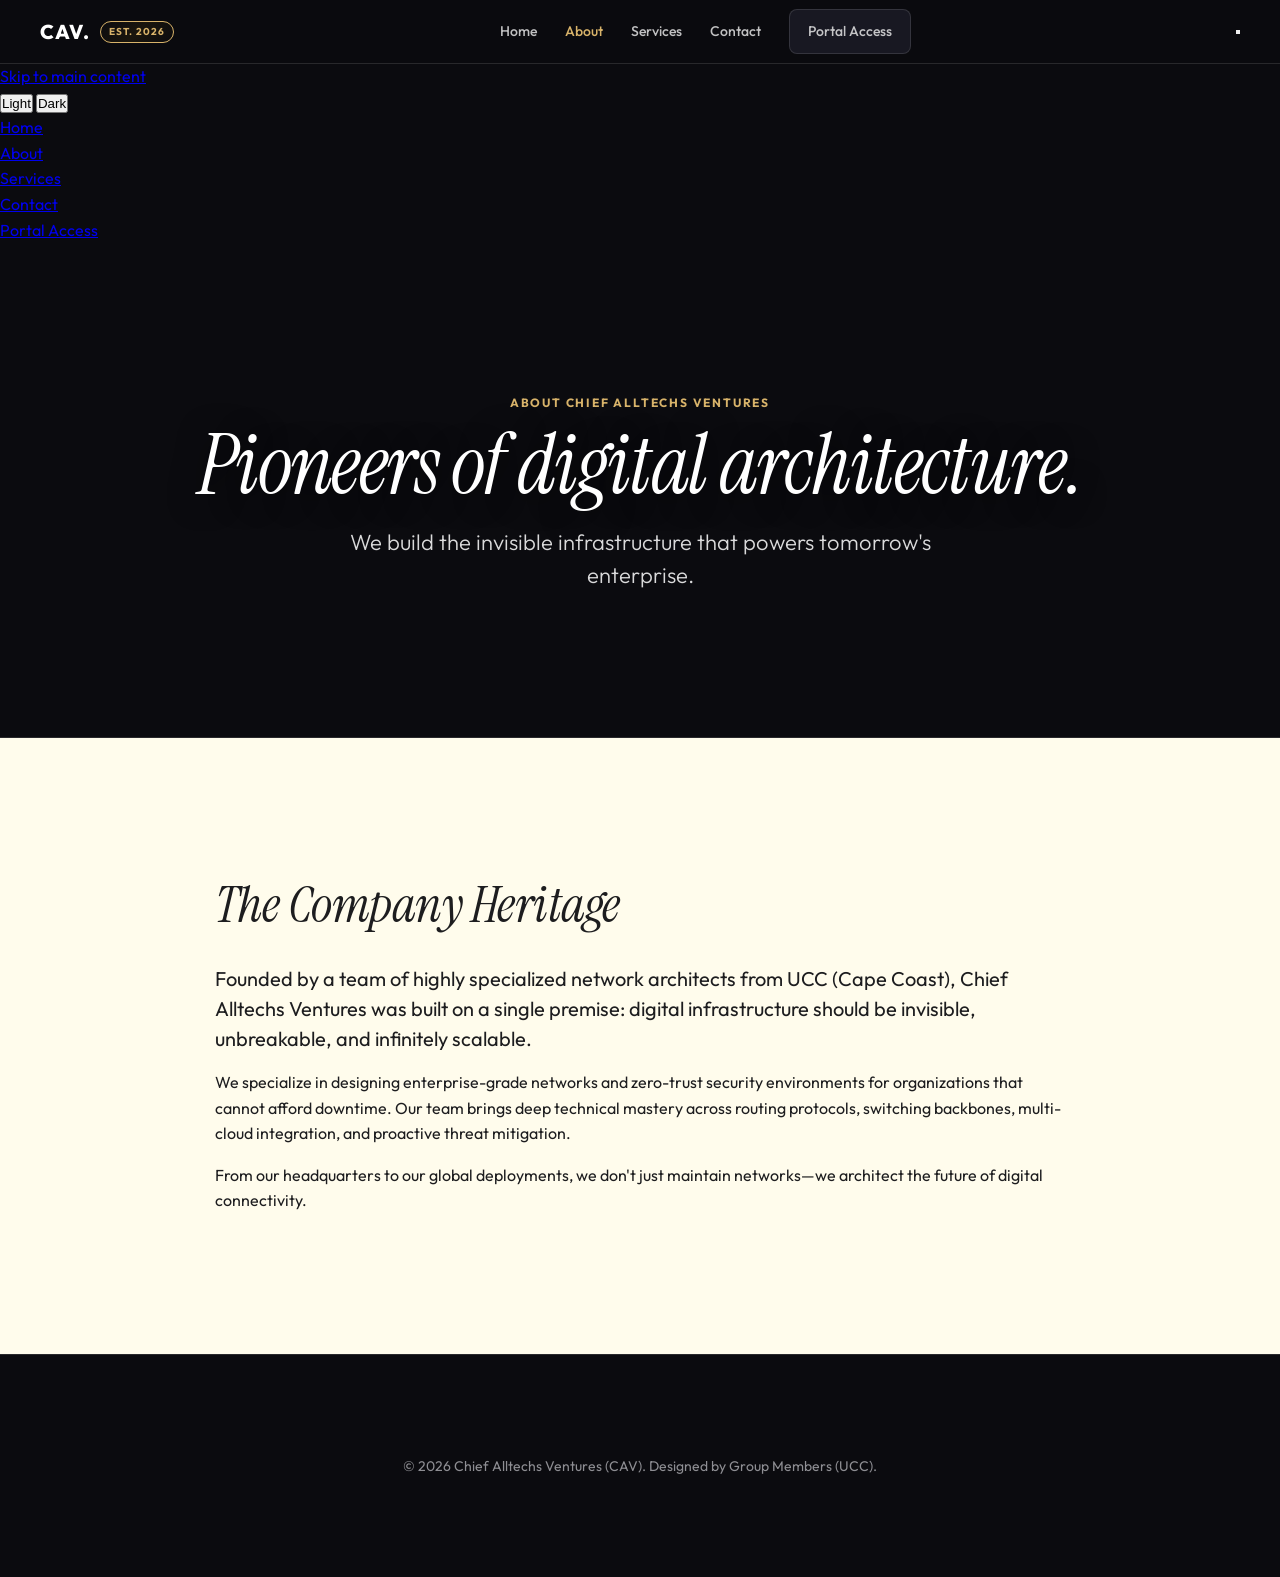
==== commit 7aedcab7: "Add light-dark mode theme + all frontend design fixes 🎨 Light-Dark Mode Theme System: - Add theme to" ====
--- a/about.html
+++ b/about.html
@@ -7,19 +7,46 @@
     <link rel="stylesheet" href="css/styles.css">
 </head>
 <body>
-    <nav class="global-nav">
+    <!-- Skip to main content for accessibility -->
+    <a href="#main-content" class="skip-link">Skip to main content</a>
+
+    <!-- Theme Toggle -->
+    <div class="theme-toggle" role="group" aria-label="Theme selector">
+        <button onclick="setTheme('light')" id="themeLight" aria-label="Light mode">Light</button>
+        <span class="theme-toggle-icon" aria-hidden="true"></span>
+        <button onclick="setTheme('dark')" id="themeDark" class="active" aria-label="Dark mode">Dark</button>
+    </div>
+
+    <!-- Glassmorphic Top Navigation -->
+    <nav class="global-nav" aria-label="Main navigation">
         <a href="index.html" class="brand-logo">
             CAV.
             <span class="brand-badge">EST. 2026</span>
         </a>
         <div class="nav-links">
             <a href="index.html">Home</a>
-            <a href="about.html" class="active">About</a>
+            <a href="about.html" class="active" aria-current="page">About</a>
             <a href="services.html">Services</a>
             <a href="contact.html">Contact</a>
             <a href="database.html" class="button-utility">Portal Access</a>
         </div>
+        <button class="hamburger" onclick="toggleMobileNav()" aria-label="Toggle navigation" aria-expanded="false" aria-controls="mobile-nav-overlay">
+            <span class="hamburger-line"></span>
+            <span class="hamburger-line"></span>
+            <span class="hamburger-line"></span>
+        </button>
     </nav>
+
+    <!-- Mobile Navigation Overlay -->
+    <div id="mobile-nav-overlay" class="mobile-nav-overlay">
+        <ul class="mobile-nav-links">
+            <li><a href="index.html">Home</a></li>
+            <li><a href="about.html" class="active">About</a></li>
+            <li><a href="services.html">Services</a></li>
+            <li><a href="contact.html">Contact</a></li>
+            <li><a href="database.html">Portal Access</a></li>
+        </ul>
+    </div>
 
     <section class="product-tile product-tile-dark" style="min-height: 55vh; justify-content: center; border-bottom: 1px solid var(--glass-border);">
         <div class="tile-content text-center">
--- a/css/styles.css
+++ b/css/styles.css
@@ -1,6 +1,6 @@
 /* ==========================================================================
    Chief Alltechs Ventures - Luxury Scrollytelling Design System
-   Inspired by Maison Aura / Awwwards Aesthetics
+   Inspired by Maison Aura / Awwwards Aesthetics (Production Ready)
    ========================================================================== */
 
 @import url('https://fonts.googleapis.com/css2?family=Outfit:wght@300;400;500;600;700;800&family=Instrument+Serif:ital@0;1&display=swap');
@@ -97,6 +97,7 @@
     color: var(--ink-light);
     overflow-x: hidden;
     transition: background 0.8s ease;
+    padding-top: 64px; /* Space for fixed nav */
 }
 
 /* Typography Hierarchy */
@@ -108,24 +109,24 @@
 }
 
 .hero-display {
-    font-size: clamp(48px, 7vw, 92px);
+    font-size: clamp(44px, 6.5vw, 88px);
     letter-spacing: -0.02em;
     color: #FFFFFF;
     text-shadow: 0 4px 30px rgba(0,0,0,0.6);
 }
 
 .display-lg {
-    font-size: clamp(36px, 4.5vw, 64px);
+    font-size: clamp(34px, 4vw, 60px);
     letter-spacing: -0.01em;
 }
 
 .display-md {
-    font-size: clamp(28px, 3vw, 42px);
+    font-size: clamp(26px, 2.5vw, 40px);
 }
 
 .lead {
     font-family: 'Outfit', sans-serif;
-    font-size: clamp(18px, 2vw, 22px);
+    font-size: clamp(17px, 1.8vw, 22px);
     font-weight: 300;
     color: rgba(255, 255, 255, 0.85);
     max-width: 680px;
@@ -134,7 +135,7 @@
 
 .tagline {
     font-family: 'Outfit', sans-serif;
-    font-size: 13px;
+    font-size: 12px;
     font-weight: 700;
     text-transform: uppercase;
     letter-spacing: 0.15em;
@@ -148,15 +149,15 @@
 }
 
 /* =========================================
-   NAVBAR (GLASSMORPHIC)
+   SINGLE GLASSMORPHIC NAVBAR (PRODUCTION READY)
    ========================================= */
 .global-nav {
     position: fixed;
     top: 0; left: 0; width: 100%;
     height: 64px;
-    background: rgba(11, 11, 15, 0.8);
-    backdrop-filter: blur(16px);
-    -webkit-backdrop-filter: blur(16px);
+    background: rgba(11, 11, 15, 0.85);
+    backdrop-filter: blur(20px);
+    -webkit-backdrop-filter: blur(20px);
     border-bottom: 1px solid var(--glass-border);
     display: flex;
     align-items: center;
@@ -207,19 +208,45 @@
     color: var(--theme-accent);
 }
 
-/* Sub-Nav Bar */
-.sub-nav-frosted {
-    position: sticky;
-    top: 64px;
-    z-index: 900;
-    background: var(--glass-bg);
-    backdrop-filter: blur(12px);
-    -webkit-backdrop-filter: blur(12px);
+/* Mobile Menu Toggle Button */
+.mobile-menu-btn {
+    display: none;
+    background: transparent;
+    border: none;
+    color: #FFFFFF;
+    font-size: 24px;
+    cursor: pointer;
+    padding: 6px;
+}
+
+/* Mobile Nav Drawer */
+.mobile-nav-drawer {
+    display: none;
+    position: fixed;
+    top: 64px; left: 0; width: 100%;
+    background: rgba(11, 11, 15, 0.96);
+    backdrop-filter: blur(24px);
+    -webkit-backdrop-filter: blur(24px);
     border-bottom: 1px solid var(--glass-border);
-    padding: 12px var(--spacing-lg);
-    display: flex;
-    justify-content: space-between;
-    align-items: center;
+    padding: 24px var(--spacing-lg);
+    flex-direction: column;
+    gap: 18px;
+    z-index: 999;
+}
+
+.mobile-nav-drawer.active {
+    display: flex;
+}
+
+.mobile-nav-drawer a {
+    color: rgba(255, 255, 255, 0.85);
+    text-decoration: none;
+    font-size: 16px;
+    font-weight: 600;
+}
+
+.mobile-nav-drawer a.active {
+    color: var(--theme-accent);
 }
 
 /* =========================================
@@ -227,8 +254,9 @@
    ========================================= */
 .scrolly-wrapper {
     position: relative;
-    height: 400vh; /* Scroll length for 4 narrative stages */
-    width: 100%;
+    height: 400vh;
+    width: 100%;
+    margin-top: -64px; /* Pull flush under nav */
 }
 
 .scrolly-sticky {
@@ -303,6 +331,8 @@
     border: 1px solid var(--glass-border);
     border-radius: var(--radius-pill);
     box-shadow: 0 10px 40px rgba(0, 0, 0, 0.6);
+    max-width: 92vw;
+    overflow-x: auto;
 }
 
 .pillar-pill {
@@ -468,12 +498,13 @@
     gap: 16px;
     justify-content: center;
     margin-top: 32px;
+    flex-wrap: wrap;
 }
 
 /* Glass & Utility Cards */
 .store-grid {
     display: grid;
-    grid-template-columns: repeat(auto-fit, minmax(260px, 1fr));
+    grid-template-columns: repeat(auto-fit, minmax(250px, 1fr));
     gap: 24px;
     max-width: 1200px;
     margin: 40px auto 0;
@@ -509,7 +540,7 @@
 }
 
 .store-utility-card h3 {
-    font-size: 24px;
+    font-size: 22px;
     margin-bottom: 6px;
     color: #FFFFFF;
 }
@@ -725,4 +756,11 @@
 .mt-8 { margin-top: 32px; }
 .mb-2 { margin-bottom: 8px; }
 .mb-4 { margin-bottom: 16px; }
-.mb-8 { margin-bottom: 32px; }+.mb-8 { margin-bottom: 32px; }
+
+/* Responsive Adjustments */
+@media (max-width: 768px) {
+    .global-nav .nav-links { display: none; }
+    .mobile-menu-btn { display: block; }
+    .product-tile { padding: var(--spacing-lg) var(--spacing-sm); }
+}
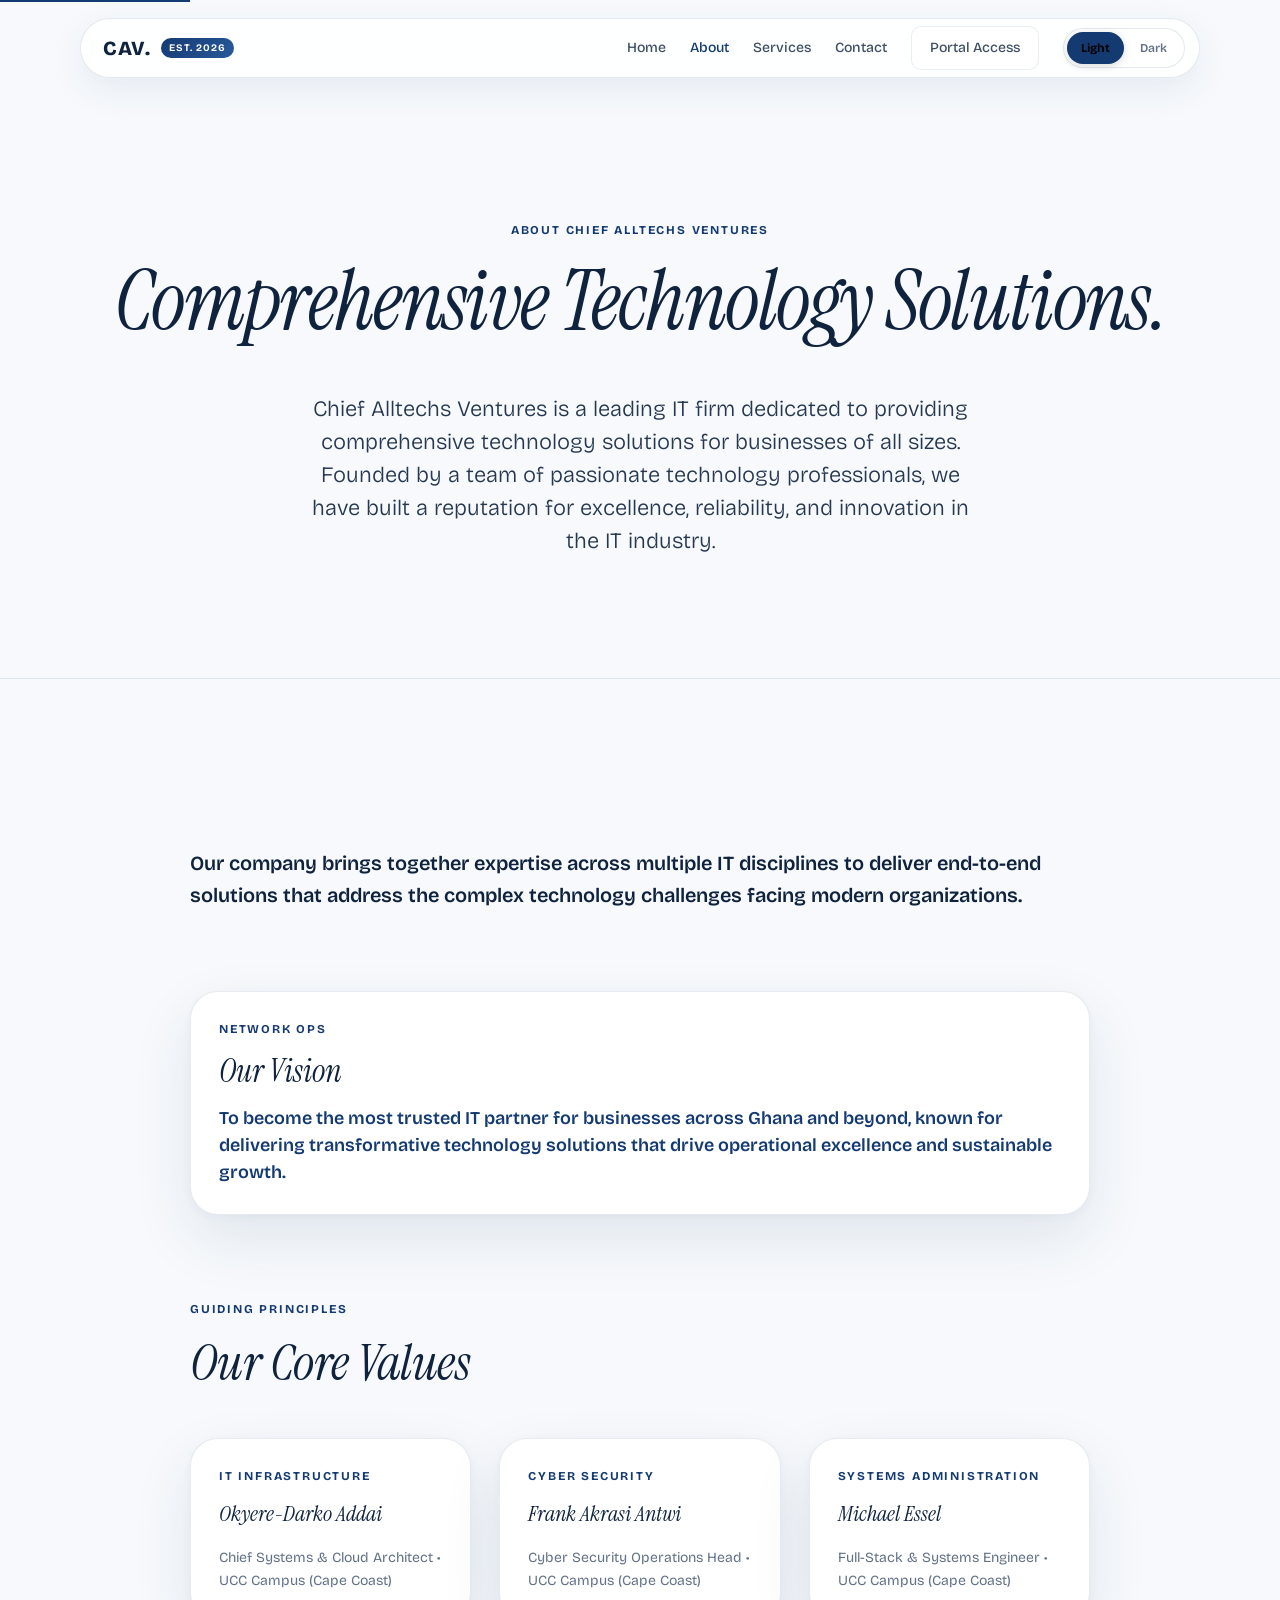
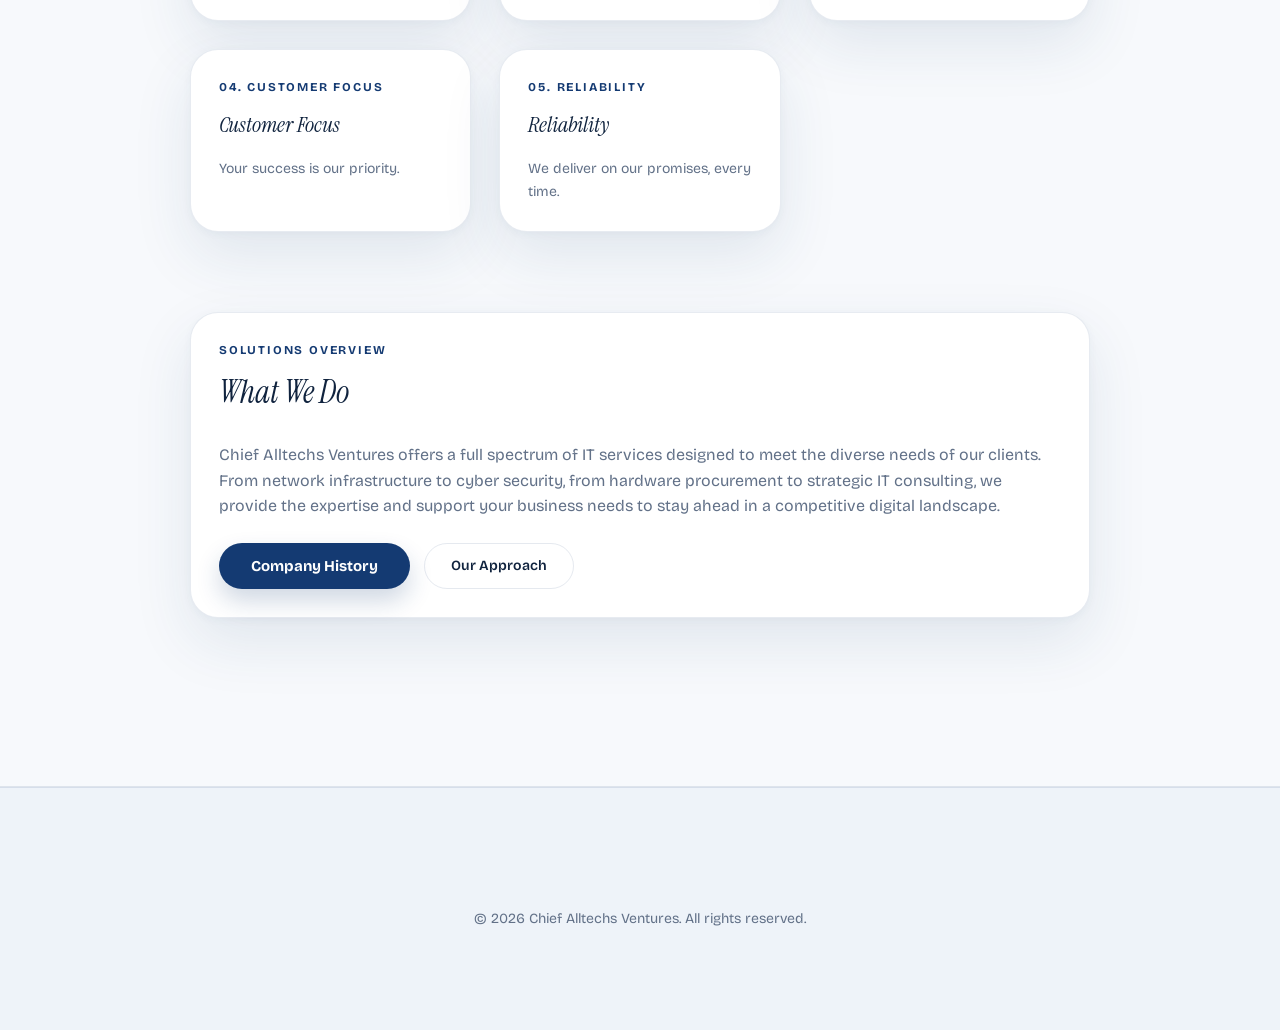
==== commit 579d9f03: "feat: complete CAV information system" ====
--- a/about.html
+++ b/about.html
@@ -3,21 +3,13 @@
 <head>
     <meta charset="UTF-8">
     <meta name="viewport" content="width=device-width, initial-scale=1.0">
-    <title>CAV - About The Company</title>
+    <title>About Us - Chief Alltechs Ventures</title>
+    <script>(function(){const t=localStorage.getItem('cav_theme')||(window.matchMedia('(prefers-color-scheme: dark)').matches?'dark':'light');document.documentElement.setAttribute('data-theme',t);})();</script>
     <link rel="stylesheet" href="css/styles.css">
 </head>
 <body>
-    <!-- Skip to main content for accessibility -->
     <a href="#main-content" class="skip-link">Skip to main content</a>
 
-    <!-- Theme Toggle -->
-    <div class="theme-toggle" role="group" aria-label="Theme selector">
-        <button onclick="setTheme('light')" id="themeLight" aria-label="Light mode">Light</button>
-        <span class="theme-toggle-icon" aria-hidden="true"></span>
-        <button onclick="setTheme('dark')" id="themeDark" class="active" aria-label="Dark mode">Dark</button>
-    </div>
-
-    <!-- Glassmorphic Top Navigation -->
     <nav class="global-nav" aria-label="Main navigation">
         <a href="index.html" class="brand-logo">
             CAV.
@@ -29,6 +21,10 @@
             <a href="services.html">Services</a>
             <a href="contact.html">Contact</a>
             <a href="database.html" class="button-utility">Portal Access</a>
+            <div class="theme-toggle" role="group" aria-label="Theme selector">
+                <button onclick="setTheme('light')" id="themeLight" aria-label="Light mode">Light</button>
+                <button onclick="setTheme('dark')" id="themeDark" class="active" aria-label="Dark mode">Dark</button>
+            </div>
         </div>
         <button class="hamburger" onclick="toggleMobileNav()" aria-label="Toggle navigation" aria-expanded="false" aria-controls="mobile-nav-overlay">
             <span class="hamburger-line"></span>
@@ -37,7 +33,6 @@
         </button>
     </nav>
 
-    <!-- Mobile Navigation Overlay -->
     <div id="mobile-nav-overlay" class="mobile-nav-overlay">
         <ul class="mobile-nav-links">
             <li><a href="index.html">Home</a></li>
@@ -48,26 +43,93 @@
         </ul>
     </div>
 
-    <section class="product-tile product-tile-dark" style="min-height: 55vh; justify-content: center; border-bottom: 1px solid var(--glass-border);">
-        <div class="tile-content text-center">
-            <span class="tagline">ABOUT CHIEF ALLTECHS VENTURES</span>
-            <h1 class="hero-display mt-2">Pioneers of digital architecture.</h1>
-            <p class="lead mt-4" style="margin-left: auto; margin-right: auto;">We build the invisible infrastructure that powers tomorrow's enterprise.</p>
+    <main id="main-content">
+        <section class="product-tile product-tile-dark" style="min-height: 50vh; justify-content: center;">
+            <div class="tile-content text-center">
+                <span class="tagline">ABOUT CHIEF ALLTECHS VENTURES</span>
+                <h1 class="hero-display mt-2">Comprehensive Technology Solutions.</h1>
+                <p class="lead mt-4" style="margin-left: auto; margin-right: auto;">Chief Alltechs Ventures is a leading IT firm dedicated to providing comprehensive technology solutions for businesses of all sizes. Founded by a team of passionate technology professionals, we have built a reputation for excellence, reliability, and innovation in the IT industry.</p>
+            </div>
+        </section>
+
+        <section class="product-tile product-tile-dark">
+            <div class="tile-content text-left" style="max-width: 900px; padding: var(--spacing-lg) 0;">
+                <p class="body-strong mb-8" style="font-size: 20px; line-height: 1.6;">Our company brings together expertise across multiple IT disciplines to deliver end-to-end solutions that address the complex technology challenges facing modern organizations.</p>
+
+                <div class="store-utility-card mb-8">
+                    <span class="tagline">STRATEGIC PURPOSE</span>
+                    <h2 class="display-md mt-2 mb-2">Our Vision</h2>
+                    <p class="body-strong" style="font-size: 18px; line-height: 1.5; color: var(--theme-accent);">To become the most trusted IT partner for businesses across Ghana and beyond, known for delivering transformative technology solutions that drive operational excellence and sustainable growth.</p>
+                </div>
+
+                <div class="mb-8">
+                    <span class="tagline">GUIDING PRINCIPLES</span>
+                    <h2 class="display-lg mt-2 mb-4">Our Core Values</h2>
+                    
+                    <div class="store-grid" style="grid-template-columns: repeat(auto-fit, minmax(250px, 1fr));">
+                        <div class="store-utility-card">
+                            <span class="tagline">01. INTEGRITY</span>
+                            <h3 class="mt-2">Integrity</h3>
+                            <p class="caption mt-2">We operate with honesty and transparency in all our dealings.</p>
+                        </div>
+                        <div class="store-utility-card">
+                            <span class="tagline">02. EXCELLENCE</span>
+                            <h3 class="mt-2">Excellence</h3>
+                            <p class="caption mt-2">We strive for the highest standards in every project we undertake.</p>
+                        </div>
+                        <div class="store-utility-card">
+                            <span class="tagline">03. INNOVATION</span>
+                            <h3 class="mt-2">Innovation</h3>
+                            <p class="caption mt-2">We embrace new technologies and creative solutions.</p>
+                        </div>
+                        <div class="store-utility-card">
+                            <span class="tagline">04. CUSTOMER FOCUS</span>
+                            <h3 class="mt-2">Customer Focus</h3>
+                            <p class="caption mt-2">Your success is our priority.</p>
+                        </div>
+                        <div class="store-utility-card">
+                            <span class="tagline">05. RELIABILITY</span>
+                            <h3 class="mt-2">Reliability</h3>
+                            <p class="caption mt-2">We deliver on our promises, every time.</p>
+                        </div>
+                    </div>
+                </div>
+
+                <div class="store-utility-card">
+                    <span class="tagline">SOLUTIONS OVERVIEW</span>
+                    <h2 class="display-md mt-2 mb-2">What We Do</h2>
+                    <p class="caption mt-2" style="font-size: 16px; line-height: 1.6;">Chief Alltechs Ventures offers a full spectrum of IT services designed to meet the diverse needs of our clients. From network infrastructure to cyber security, from hardware procurement to strategic IT consulting, we provide the expertise and support your business needs to stay ahead in a competitive digital landscape.</p>
+                    
+                    <div class="tile-actions" style="justify-content: flex-start; margin-top: 24px;">
+                        <button class="button-primary" onclick="openModal('historyModal')">Company History</button>
+                        <button class="button-secondary-pill" onclick="openModal('approachModal')">Our Approach</button>
+                    </div>
+                </div>
+            </div>
+        </section>
+    </main>
+
+    <div id="historyModal" class="modal-overlay" role="dialog" aria-modal="true" aria-labelledby="historyTitle">
+        <div class="modal-card text-left">
+            <button class="modal-close" onclick="closeModal('historyModal')" aria-label="Close modal">×</button>
+            <span class="tagline text-center" style="display:block;">OUR JOURNEY</span>
+            <h3 id="historyTitle" class="display-md mt-2 mb-4 text-center">Company History</h3>
+            <p>Chief Alltechs Ventures was established by a group of IT professionals who recognized the growing need for reliable, comprehensive technology services in the region. Since our founding, we have grown from a small consultancy to a full-service IT firm serving clients across multiple industries.</p>
         </div>
-    </section>
+    </div>
 
-    <section class="product-tile product-tile-parchment">
-        <div class="tile-content text-left" style="max-width: 850px; padding: var(--spacing-lg) 0;">
-            <h2 class="display-lg mb-8" style="color: var(--ink-dark);">The Company Heritage</h2>
-            <p class="body-strong mb-4" style="font-size: 20px; color: var(--ink-dark); line-height: 1.5;">Founded by a team of highly specialized network architects from UCC (Cape Coast), Chief Alltechs Ventures was built on a single premise: digital infrastructure should be invisible, unbreakable, and infinitely scalable.</p>
-            <p class="mb-4" style="color: var(--ink-dark); font-size: 16px;">We specialize in designing enterprise-grade networks and zero-trust security environments for organizations that cannot afford downtime. Our team brings deep technical mastery across routing protocols, switching backbones, multi-cloud integration, and proactive threat mitigation.</p>
-            <p style="color: var(--ink-dark); font-size: 16px;">From our headquarters to our global deployments, we don't just maintain networks—we architect the future of digital connectivity.</p>
+    <div id="approachModal" class="modal-overlay" role="dialog" aria-modal="true" aria-labelledby="approachTitle">
+        <div class="modal-card text-left">
+            <button class="modal-close" onclick="closeModal('approachModal')" aria-label="Close modal">×</button>
+            <span class="tagline text-center" style="display:block;">METHODOLOGY</span>
+            <h3 id="approachTitle" class="display-md mt-2 mb-4 text-center">Our Approach</h3>
+            <p>We take a client-centered approach to every project. We begin by understanding your business objectives, then design and implement IT solutions that align with your goals. Our methodology ensures that technology serves as an enabler of business success, not just a cost center.</p>
         </div>
-    </section>
+    </div>
 
     <footer class="footer">
-        <p>&copy; 2026 Chief Alltechs Ventures (CAV). Designed by Group Members (UCC).</p>
+        <p>&copy; 2026 Chief Alltechs Ventures. All rights reserved.</p>
     </footer>
     <script src="js/scripts.js"></script>
 </body>
-</html>+</html>
--- a/css/styles.css
+++ b/css/styles.css
@@ -1,85 +1,87 @@
-/* ==========================================================================
-   Chief Alltechs Ventures - Luxury Scrollytelling Design System
-   Inspired by Maison Aura / Awwwards Aesthetics (Production Ready)
-   ========================================================================== */
-
-@import url('https://fonts.googleapis.com/css2?family=Outfit:wght@300;400;500;600;700;800&family=Instrument+Serif:ital@0;1&display=swap');
-
-:root {
-    /* Dynamic Theme Defaults (Pillar 1: Network Architecture) */
-    --theme-accent: #D8B36A;
-    --theme-accent-rgb: 216, 179, 106;
-    --theme-gradient: linear-gradient(135deg, #0B0B0F 0%, #1a160d 50%, #0B0B0F 100%);
+@import url('https://fonts.googleapis.com/css2?family=Bricolage+Grotesque:opsz,wdth,wght@12..96,75..100,400..800&family=Instrument+Serif:ital@0;1&display=swap');
+
+:root,
+[data-theme="dark"],
+[data-theme="light"] {
+    color-scheme: light;
+    --theme-accent: #143A72;
+    --theme-accent-rgb: 20, 58, 114;
+    --theme-gradient: linear-gradient(135deg, #143A72 0%, #285A9B 100%);
+    --accent-gold: #143A72;
     
-    /* Global Palettes */
-    --void-black: #0B0B0F;
-    --void-surface: #121218;
-    --void-card: #181822;
-    --surface-cream: #FFFCEC;
-    --accent-gold: #D8B36A;
-    --accent-cyan: #3FE3D1;
-    --accent-blue: #2B57FF;
+    --void-black: #F7F9FC;
+    --void-surface: #EEF3F9;
+    --void-card: #FFFFFF;
+    --surface-cream: #F7F9FC;
+    --accent-cyan: #143A72;
+    --accent-blue: #143A72;
     
-    /* Ink Colors */
-    --ink-dark: #1D1D1F;
-    --ink-light: #FFFFFF;
-    --ink-muted: #8E8E93;
+    --ink-dark: #10233E;
+    --ink-light: #10233E;
+    --ink-muted: #627188;
     
-    /* Dividers & Glass */
-    --divider-dark: rgba(255, 255, 255, 0.1);
-    --divider-light: rgba(0, 0, 0, 0.08);
-    --glass-bg: rgba(18, 18, 24, 0.75);
-    --glass-border: rgba(255, 255, 255, 0.12);
+    --divider-dark: rgba(20, 58, 114, 0.12);
+    --divider-light: rgba(20, 58, 114, 0.12);
+    --glass-bg: rgba(255, 255, 255, 0.88);
+    --glass-border: rgba(20, 58, 114, 0.11);
     
-    /* Radii & Spacing */
-    --radius-sm: 8px;
-    --radius-md: 14px;
-    --radius-lg: 20px;
+    --radius-sm: 10px;
+    --radius-md: 16px;
+    --radius-lg: 22px;
     --radius-xl: 28px;
     --radius-pill: 9999px;
     
     --spacing-xs: 8px;
     --spacing-sm: 16px;
-    --spacing-md: 24px;
-    --spacing-lg: 40px;
-    --spacing-xl: 64px;
-    --spacing-section: 100px;
+    --spacing-md: 28px;
+    --spacing-lg: 48px;
+    --spacing-xl: 80px;
+    --spacing-section: 120px;
     
-    /* Shadows */
-    --shadow-card: 0 10px 30px rgba(0, 0, 0, 0.35);
-    --shadow-glow: 0 0 25px rgba(var(--theme-accent-rgb), 0.3);
-}
-
-/* Custom Gold Selection */
+    --shadow-card: 0 24px 60px rgba(30, 65, 110, 0.10), 0 2px 8px rgba(30, 65, 110, 0.04);
+    --shadow-glow: 0 18px 40px rgba(var(--theme-accent-rgb), 0.14);
+    
+    --ease-fluid: cubic-bezier(0.32, 0.72, 0, 1);
+    --ease-spring: cubic-bezier(0.16, 1, 0.3, 1);
+}
+
 ::selection {
-    background-color: var(--accent-gold);
+    background-color: var(--theme-accent);
     color: #000000;
 }
 
-/* Custom Sleek Scrollbar */
 ::-webkit-scrollbar {
-    width: 8px;
-}
+    width: 10px;
+}
+
 ::-webkit-scrollbar-track {
     background: var(--void-black);
 }
+
 ::-webkit-scrollbar-thumb {
-    background: rgba(255, 255, 255, 0.2);
+    background: rgba(140, 140, 140, 0.3);
     border-radius: 4px;
 }
+
 ::-webkit-scrollbar-thumb:hover {
     background: var(--theme-accent);
 }
 
-/* =========================================
-   RESET & TYPOGRAPHY
-   ========================================= */
+* {
+    scrollbar-width: thin;
+    scrollbar-color: rgba(140, 140, 140, 0.3) var(--void-black);
+}
+
 * {
     margin: 0;
     padding: 0;
     box-sizing: border-box;
-    -webkit-font-smoothing: antialiased;
-    -moz-osx-font-smoothing: grayscale;
+}
+
+*:focus-visible {
+    outline: 2px solid var(--theme-accent);
+    outline-offset: 3px;
+    border-radius: 4px;
 }
 
 html {
@@ -89,18 +91,17 @@
 }
 
 body {
-    font-family: 'Outfit', -apple-system, BlinkMacSystemFont, sans-serif;
+    font-family: 'Bricolage Grotesque', sans-serif;
     font-size: 16px;
     font-weight: 400;
     line-height: 1.6;
     background: var(--void-black);
     color: var(--ink-light);
     overflow-x: hidden;
-    transition: background 0.8s ease;
-    padding-top: 64px; /* Space for fixed nav */
-}
-
-/* Typography Hierarchy */
+    transition: background 0.7s cubic-bezier(0.32, 0.72, 0, 1), color 0.7s cubic-bezier(0.32, 0.72, 0, 1);
+    padding-top: 96px;
+}
+
 h1, h2, h3, h4, .font-serif {
     font-family: 'Instrument Serif', serif;
     font-style: italic;
@@ -111,30 +112,33 @@
 .hero-display {
     font-size: clamp(44px, 6.5vw, 88px);
     letter-spacing: -0.02em;
-    color: #FFFFFF;
-    text-shadow: 0 4px 30px rgba(0,0,0,0.6);
+    color: var(--ink-light);
+    text-shadow: 0 4px 30px rgba(0,0,0,0.15);
 }
 
 .display-lg {
     font-size: clamp(34px, 4vw, 60px);
     letter-spacing: -0.01em;
+    color: var(--ink-light);
 }
 
 .display-md {
     font-size: clamp(26px, 2.5vw, 40px);
+    color: var(--ink-light);
 }
 
 .lead {
-    font-family: 'Outfit', sans-serif;
+    font-family: 'Bricolage Grotesque', sans-serif;
     font-size: clamp(17px, 1.8vw, 22px);
     font-weight: 300;
-    color: rgba(255, 255, 255, 0.85);
+    color: var(--ink-light);
+    opacity: 0.9;
     max-width: 680px;
     line-height: 1.5;
 }
 
 .tagline {
-    font-family: 'Outfit', sans-serif;
+    font-family: 'Bricolage Grotesque', sans-serif;
     font-size: 12px;
     font-weight: 700;
     text-transform: uppercase;
@@ -148,14 +152,69 @@
     color: var(--ink-muted);
 }
 
-/* =========================================
-   SINGLE GLASSMORPHIC NAVBAR (PRODUCTION READY)
-   ========================================= */
+.body-strong {
+    font-weight: 600;
+    font-size: 16px;
+}
+
+.skip-link {
+    position: absolute;
+    top: -40px;
+    left: 0;
+    background: var(--theme-accent);
+    color: #000000;
+    padding: 8px 16px;
+    z-index: 1001;
+    transition: top 0.3s ease;
+}
+
+.skip-link:focus {
+    top: 0;
+}
+
+.theme-toggle {
+    display: inline-flex;
+    align-items: center;
+    gap: 2px;
+    background: var(--glass-bg);
+    padding: 3px;
+    border-radius: var(--radius-pill);
+    border: 1px solid var(--glass-border);
+    backdrop-filter: blur(20px);
+    -webkit-backdrop-filter: blur(20px);
+    transition: background 0.4s ease, border-color 0.4s ease;
+}
+
+.theme-toggle button {
+    background: transparent;
+    border: none;
+    color: var(--ink-muted);
+    font-family: 'Bricolage Grotesque', sans-serif;
+    font-size: 12px;
+    font-weight: 600;
+    padding: 6px 14px;
+    min-height: 32px;
+    border-radius: var(--radius-pill);
+    cursor: pointer;
+    transition: all 0.3s ease;
+}
+
+.theme-toggle button.active {
+    background: var(--theme-accent);
+    color: #000000;
+    font-weight: 700;
+    box-shadow: 0 2px 8px rgba(0, 0, 0, 0.15);
+}
+
+.theme-toggle button:hover:not(.active) {
+    color: var(--ink-light);
+}
+
 .global-nav {
     position: fixed;
     top: 0; left: 0; width: 100%;
     height: 64px;
-    background: rgba(11, 11, 15, 0.85);
+    background: var(--glass-bg);
     backdrop-filter: blur(20px);
     -webkit-backdrop-filter: blur(20px);
     border-bottom: 1px solid var(--glass-border);
@@ -164,6 +223,7 @@
     justify-content: space-between;
     padding: 0 var(--spacing-lg);
     z-index: 1000;
+    transition: background 0.4s ease, border-color 0.4s ease;
 }
 
 .brand-logo {
@@ -171,8 +231,8 @@
     align-items: center;
     gap: 10px;
     text-decoration: none;
-    color: #FFFFFF;
-    font-family: 'Outfit', sans-serif;
+    color: var(--ink-light);
+    font-family: 'Bricolage Grotesque', sans-serif;
     font-weight: 800;
     font-size: 20px;
     letter-spacing: 0.05em;
@@ -193,38 +253,67 @@
 .nav-links {
     display: flex;
     align-items: center;
-    gap: 28px;
+    gap: 24px;
 }
 
 .nav-links a {
-    color: rgba(255, 255, 255, 0.75);
+    color: var(--ink-light);
+    opacity: 0.8;
     text-decoration: none;
     font-size: 14px;
     font-weight: 500;
-    transition: color 0.2s ease;
-}
-
-.nav-links a:hover, .nav-links a.active {
+    transition: color 0.2s ease, opacity 0.2s ease;
+}
+
+.nav-links a:hover,
+.nav-links a.active {
+    opacity: 1;
     color: var(--theme-accent);
 }
 
-/* Mobile Menu Toggle Button */
-.mobile-menu-btn {
+.hamburger {
     display: none;
     background: transparent;
     border: none;
-    color: #FFFFFF;
+    color: var(--ink-light);
     font-size: 24px;
     cursor: pointer;
-    padding: 6px;
-}
-
-/* Mobile Nav Drawer */
-.mobile-nav-drawer {
+    padding: 12px;
+    min-width: 44px;
+    min-height: 44px;
+    position: relative;
+    border-radius: var(--radius-sm);
+    transition: background 0.2s ease;
+}
+
+.hamburger:hover { background: var(--glass-border); }
+
+.hamburger-line {
+    display: block;
+    width: 24px;
+    height: 2px;
+    background: var(--ink-light);
+    margin: 4px 0;
+    transition: all 0.3s ease;
+}
+
+.hamburger.active .hamburger-line:nth-child(1) {
+    transform: rotate(45deg) translate(5px, 5px);
+}
+
+.hamburger.active .hamburger-line:nth-child(2) {
+    opacity: 0;
+}
+
+.hamburger.active .hamburger-line:nth-child(3) {
+    transform: rotate(-45deg) translate(5px, -5px);
+}
+
+.mobile-nav-overlay {
     display: none;
     position: fixed;
     top: 64px; left: 0; width: 100%;
-    background: rgba(11, 11, 15, 0.96);
+    background: var(--glass-bg);
     backdrop-filter: blur(24px);
     -webkit-backdrop-filter: blur(24px);
     border-bottom: 1px solid var(--glass-border);
@@ -234,29 +323,34 @@
     z-index: 999;
 }
 
-.mobile-nav-drawer.active {
-    display: flex;
-}
-
-.mobile-nav-drawer a {
-    color: rgba(255, 255, 255, 0.85);
+.mobile-nav-overlay.active {
+    display: flex;
+}
+
+.mobile-nav-overlay .mobile-nav-links {
+    list-style: none;
+    display: flex;
+    flex-direction: column;
+    gap: 12px;
+}
+
+.mobile-nav-overlay a {
+    color: var(--ink-light);
     text-decoration: none;
     font-size: 16px;
     font-weight: 600;
 }
 
-.mobile-nav-drawer a.active {
+.mobile-nav-overlay a.active {
     color: var(--theme-accent);
 }
 
-/* =========================================
-   SCROLLYTELLING ENGINE (400vh Sticky Track)
-   ========================================= */
 .scrolly-wrapper {
     position: relative;
     height: 400vh;
     width: 100%;
-    margin-top: -64px; /* Pull flush under nav */
+    margin-top: -64px;
+    scroll-snap-type: y proximity;
 }
 
 .scrolly-sticky {
@@ -272,7 +366,6 @@
     transition: background 0.8s ease;
 }
 
-/* HTML5 Canvas Background Renderer */
 .scrolly-canvas {
     position: absolute;
     top: 0; left: 0;
@@ -281,19 +374,17 @@
     pointer-events: none;
 }
 
-/* Radial Ambient Glow */
 .ambient-glow {
     position: absolute;
     top: 50%; left: 50%;
     transform: translate(-50%, -50%);
     width: 75vw; height: 75vw;
-    background: radial-gradient(circle, rgba(var(--theme-accent-rgb), 0.18) 0%, rgba(11, 11, 15, 0) 70%);
+    background: radial-gradient(circle, rgba(var(--theme-accent-rgb), 0.18) 0%, rgba(0, 0, 0, 0) 70%);
     z-index: 2;
     pointer-events: none;
     transition: background 0.8s ease;
 }
 
-/* Narrative Text Overlays */
 .scrolly-stage {
     position: absolute;
     z-index: 10;
@@ -312,9 +403,6 @@
     pointer-events: auto;
 }
 
-/* =========================================
-   FLOATING PILLAR SWITCHER (Bottom Pill Bar)
-   ========================================= */
 .pillar-switcher-container {
     position: fixed;
     bottom: 24px;
@@ -325,21 +413,23 @@
     align-items: center;
     gap: 8px;
     padding: 6px;
-    background: rgba(18, 18, 24, 0.85);
+    background: var(--glass-bg);
     backdrop-filter: blur(20px);
     -webkit-backdrop-filter: blur(20px);
     border: 1px solid var(--glass-border);
     border-radius: var(--radius-pill);
-    box-shadow: 0 10px 40px rgba(0, 0, 0, 0.6);
+    box-shadow: var(--shadow-card);
     max-width: 92vw;
     overflow-x: auto;
+    transition: background 0.4s ease, border-color 0.4s ease;
 }
 
 .pillar-pill {
     background: transparent;
     border: none;
-    color: rgba(255, 255, 255, 0.65);
-    font-family: 'Outfit', sans-serif;
+    color: var(--ink-light);
+    opacity: 0.75;
+    font-family: 'Bricolage Grotesque', sans-serif;
     font-size: 13px;
     font-weight: 600;
     padding: 10px 20px;
@@ -353,30 +443,31 @@
 }
 
 .pillar-pill:hover {
-    color: #FFFFFF;
-    background: rgba(255, 255, 255, 0.08);
+    opacity: 1;
+    background: var(--glass-border);
 }
 
 .pillar-pill.active {
     color: #000000;
+    opacity: 1;
     font-weight: 700;
-    box-shadow: 0 4px 15px rgba(0, 0, 0, 0.3);
+    box-shadow: 0 4px 15px rgba(0, 0, 0, 0.2);
 }
 
 .pillar-pill[data-pillar="network"].active {
     background: var(--accent-gold);
 }
+
 .pillar-pill[data-pillar="security"].active {
     background: var(--accent-cyan);
-}
+    color: #0B0B0F;
+}
+
 .pillar-pill[data-pillar="systems"].active {
     background: var(--accent-blue);
     color: #FFFFFF;
 }
 
-/* =========================================
-   BUTTONS & CONTROLS
-   ========================================= */
 .button-primary {
     display: inline-flex;
     align-items: center;
@@ -384,7 +475,7 @@
     gap: 10px;
     background: var(--theme-accent);
     color: #000000;
-    font-family: 'Outfit', sans-serif;
+    font-family: 'Bricolage Grotesque', sans-serif;
     font-size: 15px;
     font-weight: 700;
     border-radius: var(--radius-pill);
@@ -410,11 +501,11 @@
     align-items: center;
     justify-content: center;
     background: transparent;
-    color: #FFFFFF;
-    font-family: 'Outfit', sans-serif;
+    color: var(--ink-light);
+    font-family: 'Bricolage Grotesque', sans-serif;
     font-size: 14px;
     font-weight: 600;
-    border: 1px solid rgba(255, 255, 255, 0.3);
+    border: 1px solid var(--glass-border);
     border-radius: var(--radius-pill);
     padding: 12px 26px;
     text-decoration: none;
@@ -425,13 +516,13 @@
 .button-secondary-pill:hover {
     border-color: var(--theme-accent);
     color: var(--theme-accent);
-    background: rgba(255, 255, 255, 0.05);
+    background: var(--glass-bg);
 }
 
 .button-utility {
     background: var(--void-card);
-    color: #FFFFFF;
-    font-family: 'Outfit', sans-serif;
+    color: var(--ink-light);
+    font-family: 'Bricolage Grotesque', sans-serif;
     font-size: 14px;
     font-weight: 600;
     border-radius: var(--radius-sm);
@@ -446,9 +537,21 @@
     border-color: var(--theme-accent);
 }
 
-/* =========================================
-   CARDS & GRID LAYOUTS
-   ========================================= */
+.button-block {
+    width: 100%;
+}
+
+.button-danger {
+    background: rgba(255, 69, 58, 0.18) !important;
+    border: 1px solid var(--danger, #FF453A) !important;
+    color: var(--danger, #FF453A) !important;
+}
+
+.button-danger:hover {
+    background: var(--danger, #FF453A) !important;
+    color: #FFFFFF !important;
+}
+
 .product-tile {
     width: 100%;
     padding: var(--spacing-section) var(--spacing-lg);
@@ -462,7 +565,8 @@
 
 .product-tile-dark {
     background: var(--void-black);
-    color: #FFFFFF;
+    color: var(--ink-light);
+    border-bottom: 1px solid var(--glass-border);
 }
 
 .product-tile-parchment {
@@ -477,14 +581,14 @@
 }
 
 .product-tile-light {
-    background: #FFFFFF;
-    color: var(--ink-dark);
+    background: var(--void-surface);
+    color: var(--ink-light);
 }
 
 .product-tile-light h1,
 .product-tile-light h2,
 .product-tile-light h3 {
-    color: var(--ink-dark);
+    color: var(--ink-light);
 }
 
 .tile-content {
@@ -495,33 +599,38 @@
 
 .tile-actions {
     display: flex;
-    gap: 16px;
+    gap: 14px;
     justify-content: center;
-    margin-top: 32px;
+    margin-top: var(--spacing-md);
     flex-wrap: wrap;
 }
 
-/* Glass & Utility Cards */
 .store-grid {
     display: grid;
     grid-template-columns: repeat(auto-fit, minmax(250px, 1fr));
-    gap: 24px;
+    gap: var(--spacing-md);
     max-width: 1200px;
-    margin: 40px auto 0;
+    margin: var(--spacing-md) auto 0;
     width: 100%;
+}
+
+.form-grid {
+    display: grid;
+    grid-template-columns: 1fr 2.2fr;
+    gap: var(--spacing-md);
 }
 
 .store-utility-card {
     background: var(--void-card);
     border: 1px solid var(--glass-border);
     border-radius: var(--radius-lg);
-    padding: 24px;
+    padding: var(--spacing-md);
     display: flex;
     flex-direction: column;
     text-align: left;
     box-shadow: var(--shadow-card);
-    transition: transform 0.3s ease, border-color 0.3s ease, box-shadow 0.3s ease;
-    color: #FFFFFF;
+    transition: transform 0.3s ease, border-color 0.3s ease, box-shadow 0.3s ease, background 0.4s ease;
+    color: var(--ink-light);
 }
 
 .store-utility-card:hover {
@@ -530,64 +639,145 @@
     box-shadow: var(--shadow-glow);
 }
 
-.store-utility-card img {
-    width: 100%;
-    aspect-ratio: 1/1;
-    object-fit: cover;
-    border-radius: var(--radius-md);
-    margin-bottom: 16px;
-    background: var(--void-surface);
-}
-
 .store-utility-card h3 {
     font-size: 22px;
     margin-bottom: 6px;
-    color: #FFFFFF;
-}
-
-/* Parchment Card Overrides */
-.product-tile-parchment .store-utility-card {
-    background: #FFFFFF;
-    border-color: var(--divider-light);
-    color: var(--ink-dark);
-    box-shadow: 0 8px 24px rgba(0, 0, 0, 0.06);
-}
-
-.product-tile-parchment .store-utility-card h3 {
-    color: var(--ink-dark);
-}
-
-.product-tile-parchment .store-utility-card:hover {
-    border-color: var(--primary, #3139fb);
-    box-shadow: 0 12px 32px rgba(49, 57, 251, 0.15);
+    color: var(--ink-light);
 }
 
 /* =========================================
-   FORMS, TABLES & MODALS
+   SCROLL-BASED MEMBER PORTFOLIO STYLES
    ========================================= */
+.member-portfolio-section {
+    padding: var(--spacing-section) var(--spacing-lg);
+    background: var(--void-black);
+    color: var(--ink-light);
+    border-top: 1px solid var(--glass-border);
+}
+
+.member-nav-pills {
+    display: flex;
+    justify-content: center;
+    gap: 12px;
+    margin-top: 24px;
+    margin-bottom: 48px;
+    flex-wrap: wrap;
+}
+
+.member-nav-pill {
+    background: var(--glass-bg);
+    border: 1px solid var(--glass-border);
+    color: var(--ink-light);
+    font-family: 'Bricolage Grotesque', sans-serif;
+    font-size: 13px;
+    font-weight: 600;
+    padding: 10px 20px;
+    border-radius: var(--radius-pill);
+    text-decoration: none;
+    transition: all 0.3s ease;
+    display: flex;
+    align-items: center;
+    gap: 8px;
+}
+
+.member-nav-pill:hover,
+.member-nav-pill.active {
+    background: var(--theme-accent);
+    color: #000000;
+    border-color: var(--theme-accent);
+}
+
+.member-card-grid {
+    display: grid;
+    grid-template-columns: repeat(auto-fit, minmax(280px, 1fr));
+    gap: 32px;
+    max-width: 1200px;
+    margin: 0 auto;
+}
+
+.member-portfolio-card {
+    background: var(--void-card);
+    border: 1px solid var(--glass-border);
+    border-radius: var(--radius-lg);
+    padding: 32px;
+    display: flex;
+    flex-direction: column;
+    position: relative;
+    box-shadow: var(--shadow-card);
+    transition: transform 0.3s ease, border-color 0.3s ease, box-shadow 0.3s ease;
+    scroll-margin-top: 100px;
+}
+
+.member-portfolio-card:hover {
+    transform: translateY(-6px);
+    border-color: var(--theme-accent);
+    box-shadow: var(--shadow-glow);
+}
+
+.student-id-badge {
+    display: inline-block;
+    background: var(--theme-gradient);
+    border: 1px solid var(--theme-accent);
+    color: var(--theme-accent);
+    font-size: 12px;
+    font-weight: 700;
+    letter-spacing: 0.1em;
+    padding: 4px 12px;
+    border-radius: var(--radius-pill);
+    margin-bottom: 16px;
+    align-self: flex-start;
+}
+
+.member-location-tag {
+    font-size: 13px;
+    color: var(--ink-muted);
+    font-weight: 600;
+    margin-top: 4px;
+}
+
+.member-skills-list {
+    display: flex;
+    flex-wrap: wrap;
+    gap: 8px;
+    margin-top: 20px;
+}
+
+.skill-tag {
+    background: var(--glass-bg);
+    border: 1px solid var(--glass-border);
+    color: var(--ink-muted);
+    font-size: 11px;
+    font-weight: 600;
+    padding: 4px 10px;
+    border-radius: var(--radius-sm);
+    text-transform: uppercase;
+    letter-spacing: 0.05em;
+}
+
 .form-group {
-    margin-bottom: 20px;
+    margin-bottom: var(--spacing-md);
     text-align: left;
 }
 
 .form-group label {
     display: block;
-    margin-bottom: 8px;
+    margin-bottom: var(--spacing-xs);
     font-weight: 600;
     font-size: 14px;
+    color: var(--ink-light);
 }
 
 .form-input {
     background: var(--void-surface);
-    color: #FFFFFF;
-    font-family: 'Outfit', sans-serif;
+    color: var(--ink-light);
+    font-family: 'Bricolage Grotesque', sans-serif;
     font-size: 15px;
     border: 1px solid var(--glass-border);
     border-radius: var(--radius-sm);
     padding: 12px 16px;
     width: 100%;
     outline: none;
-    transition: border-color 0.2s ease, box-shadow 0.2s ease;
+    transition: border-color 0.2s ease, box-shadow 0.2s ease, background 0.4s ease, color 0.4s ease;
 }
 
 .form-input:focus {
@@ -600,13 +790,31 @@
     resize: vertical;
 }
 
-/* Contact Error & Success */
+select.form-input {
+    appearance: none;
+    background-image: url("data:image/svg+xml,%3Csvg xmlns='http://www.w3.org/2000/svg' width='12' height='12' viewBox='0 0 12 12'%3E%3Cpath fill='%238E8E93' d='M6 8L1 3h10z'/%3E%3C/svg%3E");
+    background-repeat: no-repeat;
+    background-position: right 12px center;
+    padding-right: 36px;
+}
+
+textarea.form-input,
+input[type="email"].form-input,
+input[type="password"].form-input {
+    background-image: none;
+    padding-right: 16px;
+}
+
 .form-error {
     display: block;
-    color: #FF453A;
+    color: var(--danger, #FF453A);
     font-size: 13px;
     font-weight: 600;
-    margin-top: 6px;
+    margin-top: var(--spacing-xs);
+}
+
+.input-error {
+    border-color: var(--danger, #FF453A) !important;
 }
 
 .contact-success {
@@ -616,12 +824,11 @@
     background: rgba(48, 209, 88, 0.15);
     border: 1px solid #30D158;
     border-radius: var(--radius-md);
-    padding: 16px;
-    margin-bottom: 24px;
+    padding: var(--spacing-sm);
+    margin-bottom: var(--spacing-md);
     color: #30D158;
 }
 
-/* Modals */
 .modal-overlay {
     position: fixed;
     top: 0; left: 0; right: 0; bottom: 0;
@@ -644,67 +851,99 @@
 
 .modal-card {
     background: var(--void-card);
-    border: 1px solid var(--theme-accent);
+    border: 1px solid var(--glass-border);
     border-radius: var(--radius-xl);
-    padding: 40px;
+    padding: var(--spacing-xl);
     max-width: 520px;
     width: 90%;
-    transform: scale(0.95) translateY(20px);
-    transition: transform 0.3s cubic-bezier(0.16, 1, 0.3, 1);
+    transform: scale(0.96) translateY(16px);
+    transition: transform 0.5s var(--ease-spring), opacity 0.4s ease;
+    opacity: 0;
     position: relative;
-    box-shadow: var(--shadow-glow);
+    box-shadow: var(--shadow-card);
     text-align: center;
-    color: #FFFFFF;
+    color: var(--ink-light);
+    margin: 16px;
 }
 
 .modal-overlay.active .modal-card {
     transform: scale(1) translateY(0);
+    opacity: 1;
+}
+
+.modal-card p {
+    font-size: 15px;
+    line-height: 1.65;
+    margin-bottom: 12px;
+    color: var(--ink-light);
+    opacity: 0.88;
 }
 
 .modal-close {
     position: absolute;
-    top: 16px; right: 16px;
+    top: 14px;
+    right: 14px;
     background: transparent;
-    border: none;
-    font-size: 28px;
+    border: 1px solid var(--glass-border);
+    border-radius: 50%;
+    font-size: 18px;
+    line-height: 1;
+    width: 36px;
+    height: 36px;
+    display: flex;
+    align-items: center;
+    justify-content: center;
     color: var(--ink-muted);
     cursor: pointer;
-    transition: color 0.2s ease;
-}
-.modal-close:hover { color: #FFFFFF; }
-
-/* Table Styling */
+    transition: color 0.2s ease, background 0.2s ease, border-color 0.2s ease;
+}
+
+.modal-close:hover {
+    color: var(--ink-light);
+    background: var(--glass-border);
+    border-color: var(--theme-accent);
+}
+
 .table-container {
     width: 100%;
     overflow-x: auto;
     border-radius: var(--radius-md);
-    border: 1px solid var(--divider-light);
+    border: 1px solid var(--glass-border);
 }
 
 .data-table {
     width: 100%;
     border-collapse: collapse;
-    background: #FFFFFF;
-    color: var(--ink-dark);
+    background: var(--void-card);
+    color: var(--ink-light);
 }
 
 .data-table th, .data-table td {
     padding: 14px 18px;
     text-align: left;
-    border-bottom: 1px solid var(--divider-light);
+    border-bottom: 1px solid var(--glass-border);
 }
 
 .data-table th {
-    background: var(--surface-cream);
+    background: var(--void-black);
+    color: var(--ink-light);
     font-weight: 700;
-    font-size: 13px;
+    font-size: 12px;
     text-transform: uppercase;
-    letter-spacing: 0.05em;
-}
-
-/* =========================================
-   MARQUEE & FOOTER
-   ========================================= */
+    letter-spacing: 0.06em;
+    position: sticky;
+    top: 0;
+    z-index: 2;
+}
+
+.data-table tbody tr {
+    transition: background 0.2s ease;
+}
+
+.data-table tbody tr:hover {
+    background: var(--glass-bg);
+}
+
 .marquee-container {
     width: 100%;
     background: var(--void-surface);
@@ -718,18 +957,187 @@
 .marquee-content {
     display: inline-flex;
     gap: 48px;
-    font-family: 'Outfit', sans-serif;
+    font-family: 'Bricolage Grotesque', sans-serif;
     font-size: 14px;
     font-weight: 700;
     text-transform: uppercase;
     letter-spacing: 0.12em;
     color: var(--theme-accent);
+    animation: marquee 30s linear infinite;
 }
 
 .marquee-item {
     display: flex;
     align-items: center;
     gap: 12px;
+}
+
+@keyframes marquee {
+    0% { transform: translateX(0); }
+    100% { transform: translateX(-50%); }
+}
+
+/* =========================================
+   MEMBER PROFILE PHOTO STYLES
+   ========================================= */
+.member-photo-wrapper {
+    width: 100px;
+    height: 100px;
+    border-radius: 50%;
+    margin-bottom: 20px;
+    position: relative;
+    align-self: center;
+}
+
+.member-photo-wrapper::before {
+    content: '';
+    position: absolute;
+    inset: -3px;
+    border-radius: 50%;
+    background: linear-gradient(135deg, var(--theme-accent), rgba(var(--theme-accent-rgb), 0.3));
+    z-index: 0;
+    transition: box-shadow 0.3s ease;
+}
+
+.member-portfolio-card:hover .member-photo-wrapper::before {
+    box-shadow: 0 0 20px rgba(var(--theme-accent-rgb), 0.5);
+}
+
+.member-photo {
+    width: 100%;
+    height: 100%;
+    border-radius: 50%;
+    object-fit: cover;
+    position: relative;
+    z-index: 1;
+    border: 3px solid var(--void-card);
+    transition: transform 0.3s ease;
+}
+
+.member-portfolio-card:hover .member-photo {
+    transform: scale(1.05);
+}
+
+/* =========================================
+   IMAGE SWAP CAROUSEL STYLES
+   ========================================= */
+.image-swap-section {
+    padding: var(--spacing-xl) var(--spacing-lg);
+    background: var(--void-black);
+    border-top: 1px solid var(--glass-border);
+    border-bottom: 1px solid var(--glass-border);
+}
+
+.image-swap-container {
+    max-width: 900px;
+    margin: 0 auto;
+    position: relative;
+}
+
+.image-swap-viewport {
+    position: relative;
+    width: 100%;
+    aspect-ratio: 16 / 9;
+    border-radius: var(--radius-xl);
+    overflow: hidden;
+    border: 1px solid var(--glass-border);
+    box-shadow: var(--shadow-card);
+    background: var(--void-card);
+}
+
+.image-swap-viewport img {
+    position: absolute;
+    top: 0;
+    left: 0;
+    width: 100%;
+    height: 100%;
+    object-fit: cover;
+    opacity: 0;
+    transform: scale(1.04);
+    transition: opacity 1s ease, transform 6s ease;
+}
+
+.image-swap-viewport img.active {
+    opacity: 1;
+    transform: scale(1);
+}
+
+.image-swap-controls {
+    display: flex;
+    align-items: center;
+    justify-content: center;
+    gap: 16px;
+    margin-top: 20px;
+}
+
+.swap-arrow {
+    background: var(--glass-bg);
+    border: 1px solid var(--glass-border);
+    color: var(--ink-light);
+    width: 40px;
+    height: 40px;
+    border-radius: 50%;
+    display: flex;
+    align-items: center;
+    justify-content: center;
+    cursor: pointer;
+    font-size: 18px;
+    transition: all 0.3s ease;
+    backdrop-filter: blur(12px);
+    -webkit-backdrop-filter: blur(12px);
+}
+
+.swap-arrow:hover {
+    background: var(--theme-accent);
+    color: #000000;
+    border-color: var(--theme-accent);
+    box-shadow: var(--shadow-glow);
+}
+
+.swap-dots {
+    display: flex;
+    gap: 8px;
+    align-items: center;
+}
+
+.swap-dot {
+    width: 10px;
+    height: 10px;
+    border-radius: 50%;
+    background: var(--glass-border);
+    border: none;
+    cursor: pointer;
+    transition: all 0.3s ease;
+    padding: 0;
+}
+
+.swap-dot.active {
+    background: var(--theme-accent);
+    box-shadow: 0 0 10px rgba(var(--theme-accent-rgb), 0.5);
+    transform: scale(1.2);
+}
+
+.swap-dot:hover:not(.active) {
+    background: var(--ink-muted);
+}
+
+.image-swap-label {
+    text-align: center;
+    margin-top: 12px;
+    font-family: 'Bricolage Grotesque', sans-serif;
+    font-size: 13px;
+    font-weight: 600;
+    color: var(--ink-muted);
+    letter-spacing: 0.05em;
+    transition: color 0.3s ease;
+}
+
+/* =========================================
+   JS-DRIVEN MARQUEE (override CSS animation)
+   ========================================= */
+.marquee-content.js-driven {
+    animation: none;
+    will-change: transform;
 }
 
 .footer {
@@ -746,21 +1154,182 @@
     text-decoration: none;
     transition: color 0.2s ease;
 }
+
 .footer a:hover { color: var(--theme-accent); }
 
-/* Utilities */
 .text-center { text-align: center; }
 .text-left { text-align: left; }
-.mt-2 { margin-top: 8px; }
-.mt-4 { margin-top: 16px; }
-.mt-8 { margin-top: 32px; }
-.mb-2 { margin-bottom: 8px; }
-.mb-4 { margin-bottom: 16px; }
-.mb-8 { margin-bottom: 32px; }
-
-/* Responsive Adjustments */
+.text-right { text-align: right; }
+
+.mt-1 { margin-top: var(--spacing-xs); }
+.mt-2 { margin-top: var(--spacing-sm); }
+.mt-3 { margin-top: var(--spacing-md); }
+.mt-4 { margin-top: var(--spacing-lg); }
+.mt-5 { margin-top: var(--spacing-xl); }
+.mt-8 { margin-top: var(--spacing-section); }
+
+.mx-auto { margin-left: auto; margin-right: auto; }
+
+.mb-1 { margin-bottom: var(--spacing-xs); }
+.mb-2 { margin-bottom: var(--spacing-sm); }
+.mb-3 { margin-bottom: var(--spacing-md); }
+.mb-4 { margin-bottom: var(--spacing-lg); }
+.mb-8 { margin-bottom: var(--spacing-xl); }
+
+.flex { display: flex; }
+.flex-col { flex-direction: column; }
+.items-center { align-items: center; }
+.justify-center { justify-content: center; }
+.justify-between { justify-content: space-between; }
+.justify-end { justify-content: flex-end; }
+.gap-1 { gap: var(--spacing-xs); }
+.gap-2 { gap: var(--spacing-sm); }
+.gap-3 { gap: var(--spacing-md); }
+.gap-4 { gap: var(--spacing-lg); }
+.flex-wrap { flex-wrap: wrap; }
+
+.min-h-50vh { min-height: 50vh; }
+.min-h-55vh { min-height: 55vh; }
+.min-h-80vh { min-height: 80vh; }
+.min-h-85vh { min-height: 85vh; }
+.min-h-screen { min-height: 100vh; }
+
+.max-w-620 { max-width: 620px; }
+.max-w-850 { max-width: 850px; }
+.max-w-1100 { max-width: 1100px; }
+.max-w-440 { max-width: 440px; }
+
+.bg-void-black { background: var(--void-black); }
+.bg-void-surface { background: var(--void-surface); }
+.bg-void-card { background: var(--void-card); }
+.bg-surface-cream { background: var(--surface-cream); }
+.bg-white { background: var(--void-card); }
+
+.text-ink-dark { color: var(--ink-dark); }
+.text-ink-light { color: var(--ink-light); }
+.text-ink-muted { color: var(--ink-muted); }
+.text-accent { color: var(--theme-accent); }
+.text-danger { color: var(--danger, #FF453A); }
+
+.rounded-sm { border-radius: var(--radius-sm); }
+.rounded-md { border-radius: var(--radius-md); }
+.rounded-lg { border-radius: var(--radius-lg); }
+.rounded-xl { border-radius: var(--radius-xl); }
+.rounded-pill { border-radius: var(--radius-pill); }
+
+.shadow-card { box-shadow: var(--shadow-card); }
+.shadow-glow { box-shadow: var(--shadow-glow); }
+
+.submissions-section {
+    margin-top: var(--spacing-xl);
+    width: 100%;
+}
+
+.submission-card {
+    background: var(--void-card);
+    border: 1px solid var(--glass-border);
+    border-radius: var(--radius-md);
+    padding: var(--spacing-md);
+    margin-bottom: var(--spacing-md);
+    color: var(--ink-light);
+}
+
+.submission-meta {
+    display: flex;
+    justify-content: space-between;
+    align-items: center;
+    margin-bottom: var(--spacing-xs);
+}
+
 @media (max-width: 768px) {
     .global-nav .nav-links { display: none; }
-    .mobile-menu-btn { display: block; }
+    .hamburger { display: block; }
     .product-tile { padding: var(--spacing-lg) var(--spacing-sm); }
-}
+    
+    .pillar-switcher-container {
+        bottom: 16px;
+        max-width: 96vw;
+    }
+    
+    .pillar-pill {
+        font-size: 12px;
+        padding: 8px 14px;
+    }
+    
+    .form-grid {
+        grid-template-columns: 1fr;
+    }
+    
+    .marquee-content {
+        gap: 24px;
+    }
+    
+    .table-container {
+        font-size: 14px;
+    }
+    
+    .data-table th, .data-table td {
+        padding: 10px 12px;
+    }
+
+    .image-swap-viewport {
+        aspect-ratio: 4 / 3;
+    }
+
+    .member-photo-wrapper {
+        width: 80px;
+        height: 80px;
+    }
+}
+
+@media (prefers-reduced-motion: reduce) {
+    .scrolly-canvas {
+        display: none !important;
+    }
+    
+    .marquee-content {
+        animation: none;
+    }
+}
+
+/* Modern SaaS visual override */
+body, button, input, select, textarea, .brand-logo, .tagline, .lead, .caption,
+.button-primary, .button-secondary-pill, .button-utility, .pillar-pill,
+.member-nav-pill, .marquee-item, .data-table, .form-group label {
+    font-family: 'Bricolage Grotesque', sans-serif;
+}
+
+.global-nav {
+    top: 18px;
+    left: 50%;
+    width: min(1120px, calc(100% - 32px));
+    height: 60px;
+    transform: translateX(-50%);
+    padding: 0 14px 0 22px;
+    border: 1px solid var(--glass-border);
+    border-radius: var(--radius-pill);
+    box-shadow: 0 12px 36px rgba(32, 71, 124, 0.08);
+}
+
+.brand-badge { color: #FFFFFF; border: 0; }
+.button-primary { color: #FFFFFF; box-shadow: 0 12px 24px rgba(var(--theme-accent-rgb), 0.20); }
+.button-primary:hover { box-shadow: 0 18px 32px rgba(var(--theme-accent-rgb), 0.28); transform: translateY(-2px); }
+.pillar-pill.active, .member-nav-pill:hover, .member-nav-pill.active { color: #FFFFFF; }
+.product-tile-dark, .member-portfolio-section { background: var(--void-black); }
+.scrolly-wrapper { margin-top: -96px; height: 300vh; }
+.scrolly-sticky { min-height: 100dvh; background: radial-gradient(circle at 82% 22%, rgba(20,58,114,0.12), transparent 32%), var(--void-black); }
+.ambient-glow { background: radial-gradient(circle, rgba(var(--theme-accent-rgb), 0.11) 0%, transparent 68%); }
+.hero-display { color: var(--ink-dark); text-shadow: none; }
+.store-utility-card, .member-portfolio-card, .image-swap-container, .table-container, .modal-card {
+    border: 1px solid rgba(20, 58, 114, 0.10);
+    box-shadow: var(--shadow-card), inset 0 1px 0 rgba(255,255,255,0.96);
+}
+.store-utility-card, .member-portfolio-card { border-radius: 28px; }
+.footer { background: var(--void-surface); color: var(--ink-muted); border-top: 1px solid var(--glass-border); }
+
+@media (max-width: 768px) {
+    body { padding-top: 82px; }
+    .global-nav { top: 12px; width: calc(100% - 24px); }
+    .mobile-nav-overlay { top: 76px; border-radius: 24px; width: calc(100% - 24px); left: 12px; box-shadow: var(--shadow-card); }
+    .scrolly-wrapper { margin-top: -82px; height: 260vh; }
+}
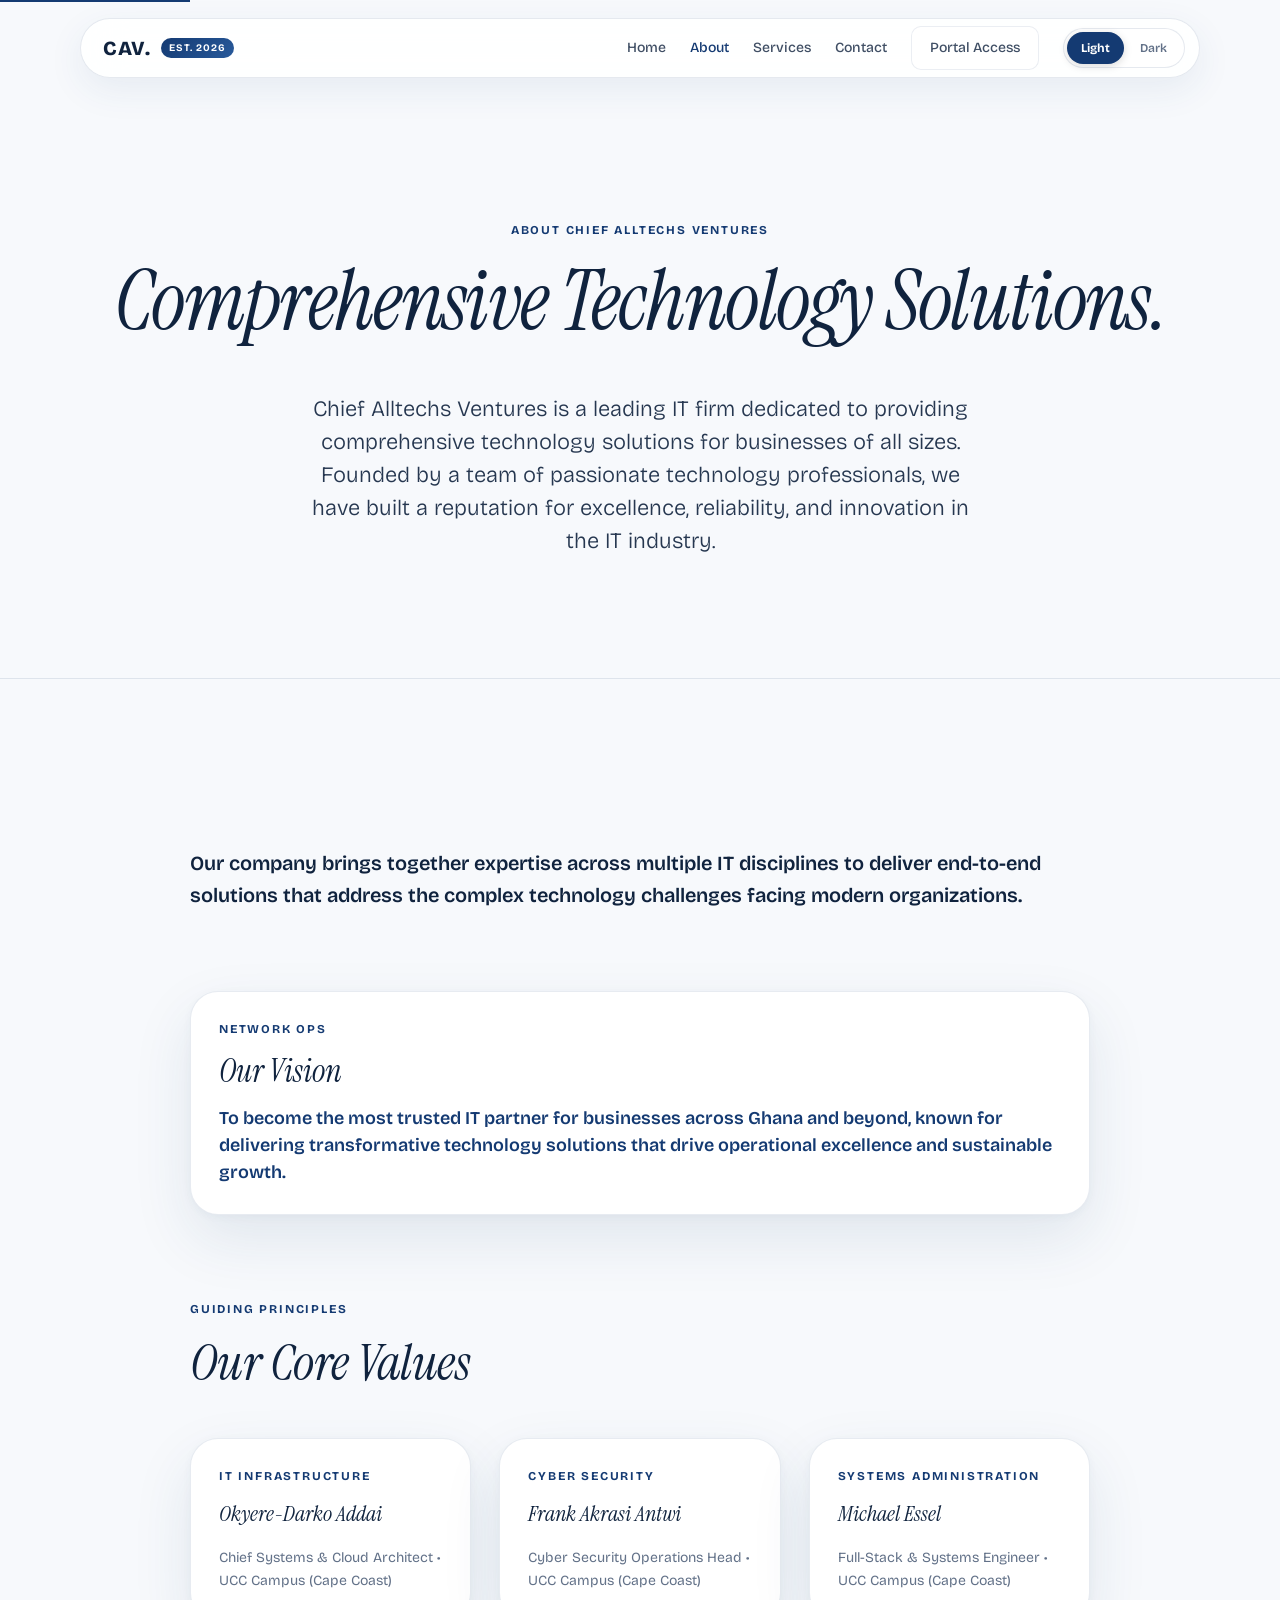
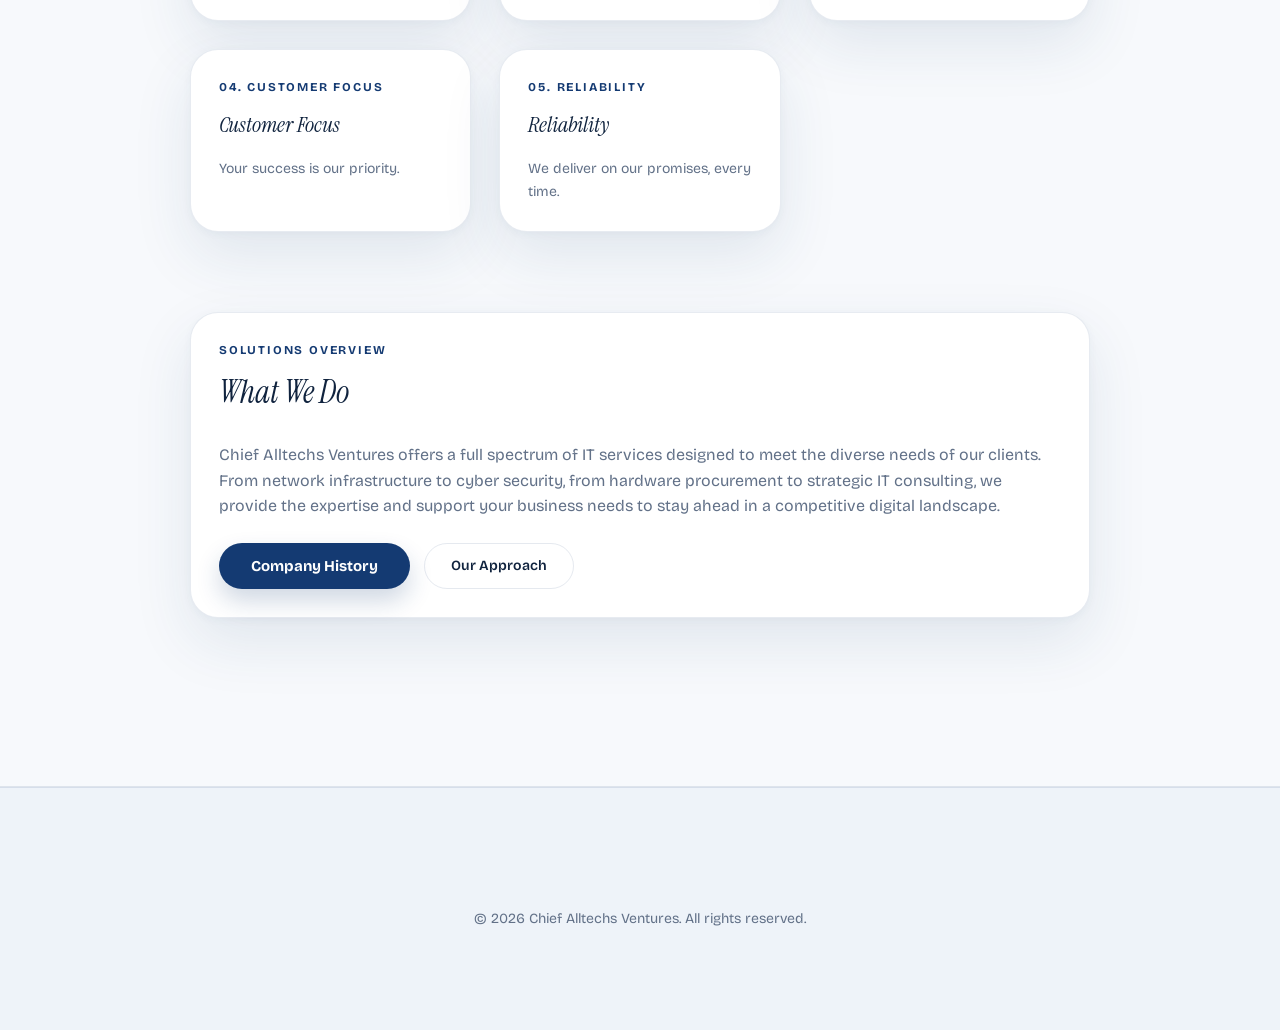
==== commit 2d36debb: "feat: add homepage company story and theme system" ====
--- a/about.html
+++ b/about.html
@@ -26,7 +26,7 @@
                 <button onclick="setTheme('dark')" id="themeDark" class="active" aria-label="Dark mode">Dark</button>
             </div>
         </div>
-        <button class="hamburger" onclick="toggleMobileNav()" aria-label="Toggle navigation" aria-expanded="false" aria-controls="mobile-nav-overlay">
+        <button class="hamburger" aria-label="Toggle navigation" aria-expanded="false" aria-controls="mobile-nav-overlay">
             <span class="hamburger-line"></span>
             <span class="hamburger-line"></span>
             <span class="hamburger-line"></span>
@@ -40,6 +40,7 @@
             <li><a href="services.html">Services</a></li>
             <li><a href="contact.html">Contact</a></li>
             <li><a href="database.html">Portal Access</a></li>
+            <li class="mobile-theme-control"><button class="theme-light-btn" onclick="setTheme('light')">Light mode</button><button class="theme-dark-btn" onclick="setTheme('dark')">Dark mode</button></li>
         </ul>
     </div>
 
--- a/css/styles.css
+++ b/css/styles.css
@@ -1,7 +1,6 @@
 @import url('https://fonts.googleapis.com/css2?family=Bricolage+Grotesque:opsz,wdth,wght@12..96,75..100,400..800&family=Instrument+Serif:ital@0;1&display=swap');
 
 :root,
-[data-theme="dark"],
 [data-theme="light"] {
     color-scheme: light;
     --theme-accent: #143A72;
@@ -45,6 +44,29 @@
     --ease-spring: cubic-bezier(0.16, 1, 0.3, 1);
 }
 
+[data-theme="dark"] {
+    color-scheme: dark;
+    --theme-accent: #67D7D0;
+    --theme-accent-rgb: 103, 215, 208;
+    --theme-gradient: linear-gradient(135deg, #0B203A 0%, #143A72 100%);
+    --accent-gold: #67D7D0;
+    --void-black: #07111F;
+    --void-surface: #0B1B2F;
+    --void-card: #10233E;
+    --surface-cream: #0B1B2F;
+    --accent-cyan: #67D7D0;
+    --accent-blue: #8CB4FF;
+    --ink-dark: #F5FAFF;
+    --ink-light: #F5FAFF;
+    --ink-muted: #9BB0C8;
+    --divider-dark: rgba(255, 255, 255, 0.12);
+    --divider-light: rgba(255, 255, 255, 0.12);
+    --glass-bg: rgba(11, 27, 47, 0.90);
+    --glass-border: rgba(255, 255, 255, 0.14);
+    --shadow-card: 0 24px 60px rgba(0, 0, 0, 0.26), 0 2px 8px rgba(0, 0, 0, 0.16);
+    --shadow-glow: 0 18px 40px rgba(var(--theme-accent-rgb), 0.18);
+}
+
 ::selection {
     background-color: var(--theme-accent);
     color: #000000;
@@ -201,7 +223,7 @@
 
 .theme-toggle button.active {
     background: var(--theme-accent);
-    color: #000000;
+    color: #FFFFFF;
     font-weight: 700;
     box-shadow: 0 2px 8px rgba(0, 0, 0, 0.15);
 }
@@ -1333,3 +1355,104 @@
     .mobile-nav-overlay { top: 76px; border-radius: 24px; width: calc(100% - 24px); left: 12px; box-shadow: var(--shadow-card); }
     .scrolly-wrapper { margin-top: -82px; height: 260vh; }
 }
+
+.hero-gallery {
+    position: relative;
+    min-height: min(760px, calc(100dvh - 32px));
+    margin: -96px 16px 0;
+    border-radius: 36px;
+    overflow: hidden;
+    background: #10233E;
+    box-shadow: 0 26px 70px rgba(20, 58, 114, 0.17);
+}
+.hero-gallery-images { position: absolute; inset: 0; width: 100%; max-width: none; height: 100%; margin: 0; border-radius: 0; }
+.hero-gallery-images img { filter: saturate(0.74) contrast(1.06); transform: scale(1.03); }
+.hero-gallery-images img.active { transform: scale(1); }
+.hero-gallery-scrim { position: absolute; inset: 0; background: linear-gradient(90deg, rgba(7,22,43,0.82) 0%, rgba(7,22,43,0.54) 44%, rgba(7,22,43,0.20) 100%); }
+.hero-gallery-content { position: relative; z-index: 2; max-width: 720px; padding: clamp(150px, 20vw, 235px) clamp(32px, 8vw, 112px) 64px; color: #FFFFFF; }
+.hero-gallery-content .hero-display, .hero-gallery-content .lead { color: #FFFFFF; }
+.hero-gallery-content .lead { margin-top: 18px; }
+.hero-gallery-content .tagline { color: rgba(255,255,255,0.76); }
+.hero-gallery-label { margin-top: 14px; color: #FFFFFF; font-size: 12px; font-weight: 700; letter-spacing: 0.08em; text-transform: uppercase; }
+.hero-gallery-content .button-secondary-pill { color: #FFFFFF; border-color: rgba(255,255,255,0.42); }
+.hero-gallery-content .button-secondary-pill:hover { background: rgba(255,255,255,0.12); color: #FFFFFF; }
+.hero-gallery-footer { display: flex; justify-content: space-between; align-items: center; gap: 20px; margin-top: 48px; }
+.hero-gallery .image-swap-controls { margin: 0; }
+.hero-gallery .swap-dot { background: rgba(255,255,255,0.38); }
+.hero-gallery .swap-dot.active { background: #FFFFFF; }
+.hero-gallery .swap-arrow { background: rgba(255,255,255,0.13); border-color: rgba(255,255,255,0.34); color: #FFFFFF; }
+.hero-gallery .swap-arrow:hover { background: #FFFFFF; color: var(--theme-accent); }
+.hero-gallery + .pillar-switcher-container { position: relative; bottom: auto; left: auto; transform: none; width: max-content; margin: -34px auto 0; z-index: 20; }
+
+@media (max-width: 768px) {
+    .hero-gallery { min-height: 680px; margin: -82px 0 0; border-radius: 0 0 30px 30px; }
+    .hero-gallery-scrim { background: linear-gradient(180deg, rgba(7,22,43,0.46), rgba(7,22,43,0.84)); }
+    .hero-gallery-content { padding: 160px 28px 42px; }
+    .hero-gallery-footer { margin-top: 34px; }
+    .hero-gallery + .pillar-switcher-container { width: calc(100% - 28px); margin-top: -28px; }
+}
+
+/* Mobile-first interaction and layout corrections */
+@media (max-width: 768px) {
+    html, body { max-width: 100%; overflow-x: hidden; }
+    body { font-size: 15px; }
+    .global-nav { z-index: 1000; }
+    .hamburger { display: inline-flex; align-items: center; justify-content: center; flex-direction: column; gap: 3px; width: 48px; height: 48px; padding: 8px; z-index: 1002; }
+    .hamburger-line { margin: 0; transform-origin: center; }
+    .hamburger.active .hamburger-line:nth-child(1) { transform: translateY(5px) rotate(45deg); }
+    .hamburger.active .hamburger-line:nth-child(3) { transform: translateY(-5px) rotate(-45deg); }
+    .mobile-nav-overlay { display: flex; visibility: hidden; opacity: 0; transform: translateY(-12px); transition: opacity 420ms var(--ease-fluid), transform 420ms var(--ease-fluid), visibility 420ms var(--ease-fluid); pointer-events: none; }
+    .mobile-nav-overlay.active { display: flex; visibility: visible; opacity: 1; transform: translateY(0); pointer-events: auto; }
+    .mobile-nav-overlay .mobile-nav-links { width: 100%; }
+    .mobile-nav-overlay a { display: block; padding: 13px 4px; font-size: 18px; }
+    .product-tile, .member-portfolio-section { padding: 72px 16px; }
+    .tile-content { max-width: 100%; }
+    .hero-display { font-size: clamp(42px, 12vw, 64px); }
+    .display-lg { font-size: clamp(34px, 10vw, 48px); }
+    .display-md { font-size: clamp(27px, 8vw, 38px); }
+    .lead { font-size: 17px; }
+    .tile-actions { align-items: stretch; flex-direction: column; }
+    .tile-actions > a, .tile-actions > button { width: 100%; }
+    .store-grid, .form-grid, .member-card-grid, .dashboard-grid { grid-template-columns: 1fr !important; gap: 18px; }
+    .store-utility-card, .member-portfolio-card { padding: 22px; }
+    .member-card-grid { margin-top: 32px; }
+    .member-nav-pills { justify-content: flex-start; overflow-x: auto; flex-wrap: nowrap; margin-bottom: 30px; padding-bottom: 5px; }
+    .member-nav-pill { flex: 0 0 auto; }
+    .table-container { width: 100%; overflow-x: auto; -webkit-overflow-scrolling: touch; }
+    .data-table { min-width: 720px; }
+    .modal-card { width: calc(100% - 32px); max-height: calc(100dvh - 32px); overflow-y: auto; padding: 24px; }
+    .theme-toggle { max-width: calc(100vw - 32px); }
+    .footer { padding: 28px 16px; text-align: center; }
+}
+
+@media (max-width: 420px) {
+    .global-nav { padding-left: 16px; }
+    .brand-logo { font-size: 17px; }
+    .brand-badge { display: none; }
+    .hero-gallery-content { padding-left: 22px; padding-right: 22px; }
+    .hero-gallery-content .hero-display { font-size: 42px; }
+    .hero-gallery-footer { align-items: flex-start; flex-direction: column; }
+    .hero-gallery .image-swap-controls { align-self: flex-end; }
+}
+
+.hero-marquee { margin-top: 52px; border-color: rgba(255,255,255,0.18); background: rgba(7,22,43,0.24); border-radius: 999px; padding: 12px 0; }
+.hero-marquee .marquee-content { color: #FFFFFF; }
+.hero-marquee .marquee-item::before { content: '✦'; color: var(--theme-accent); margin-right: 12px; }
+.company-overview { background: var(--void-surface); text-align: left; }
+.company-intro { max-width: 780px; margin-bottom: 56px; }
+.company-intro .lead { color: var(--ink-light); }
+.company-mission-grid { display: grid; grid-template-columns: repeat(2, minmax(0, 1fr)); gap: 20px; margin-bottom: 88px; }
+.services-heading { margin-bottom: 26px; }
+.services-grid { display: grid; grid-template-columns: repeat(3, minmax(0, 1fr)); gap: 20px; }
+.services-grid .store-utility-card { min-height: 230px; }
+.mobile-theme-control { display: none; }
+
+@media (max-width: 768px) {
+    .hero-marquee { margin-top: 38px; }
+    .company-mission-grid, .services-grid { grid-template-columns: 1fr; }
+    .company-intro { margin-bottom: 42px; }
+    .services-heading { margin-top: 56px; }
+    .mobile-theme-control { display: flex; gap: 8px; padding-top: 12px; border-top: 1px solid var(--glass-border); }
+    .mobile-theme-control button { flex: 1; border: 1px solid var(--glass-border); border-radius: 999px; background: transparent; color: var(--ink-light); padding: 10px 8px; font: inherit; }
+    .mobile-theme-control button:hover { border-color: var(--theme-accent); color: var(--theme-accent); }
+}
